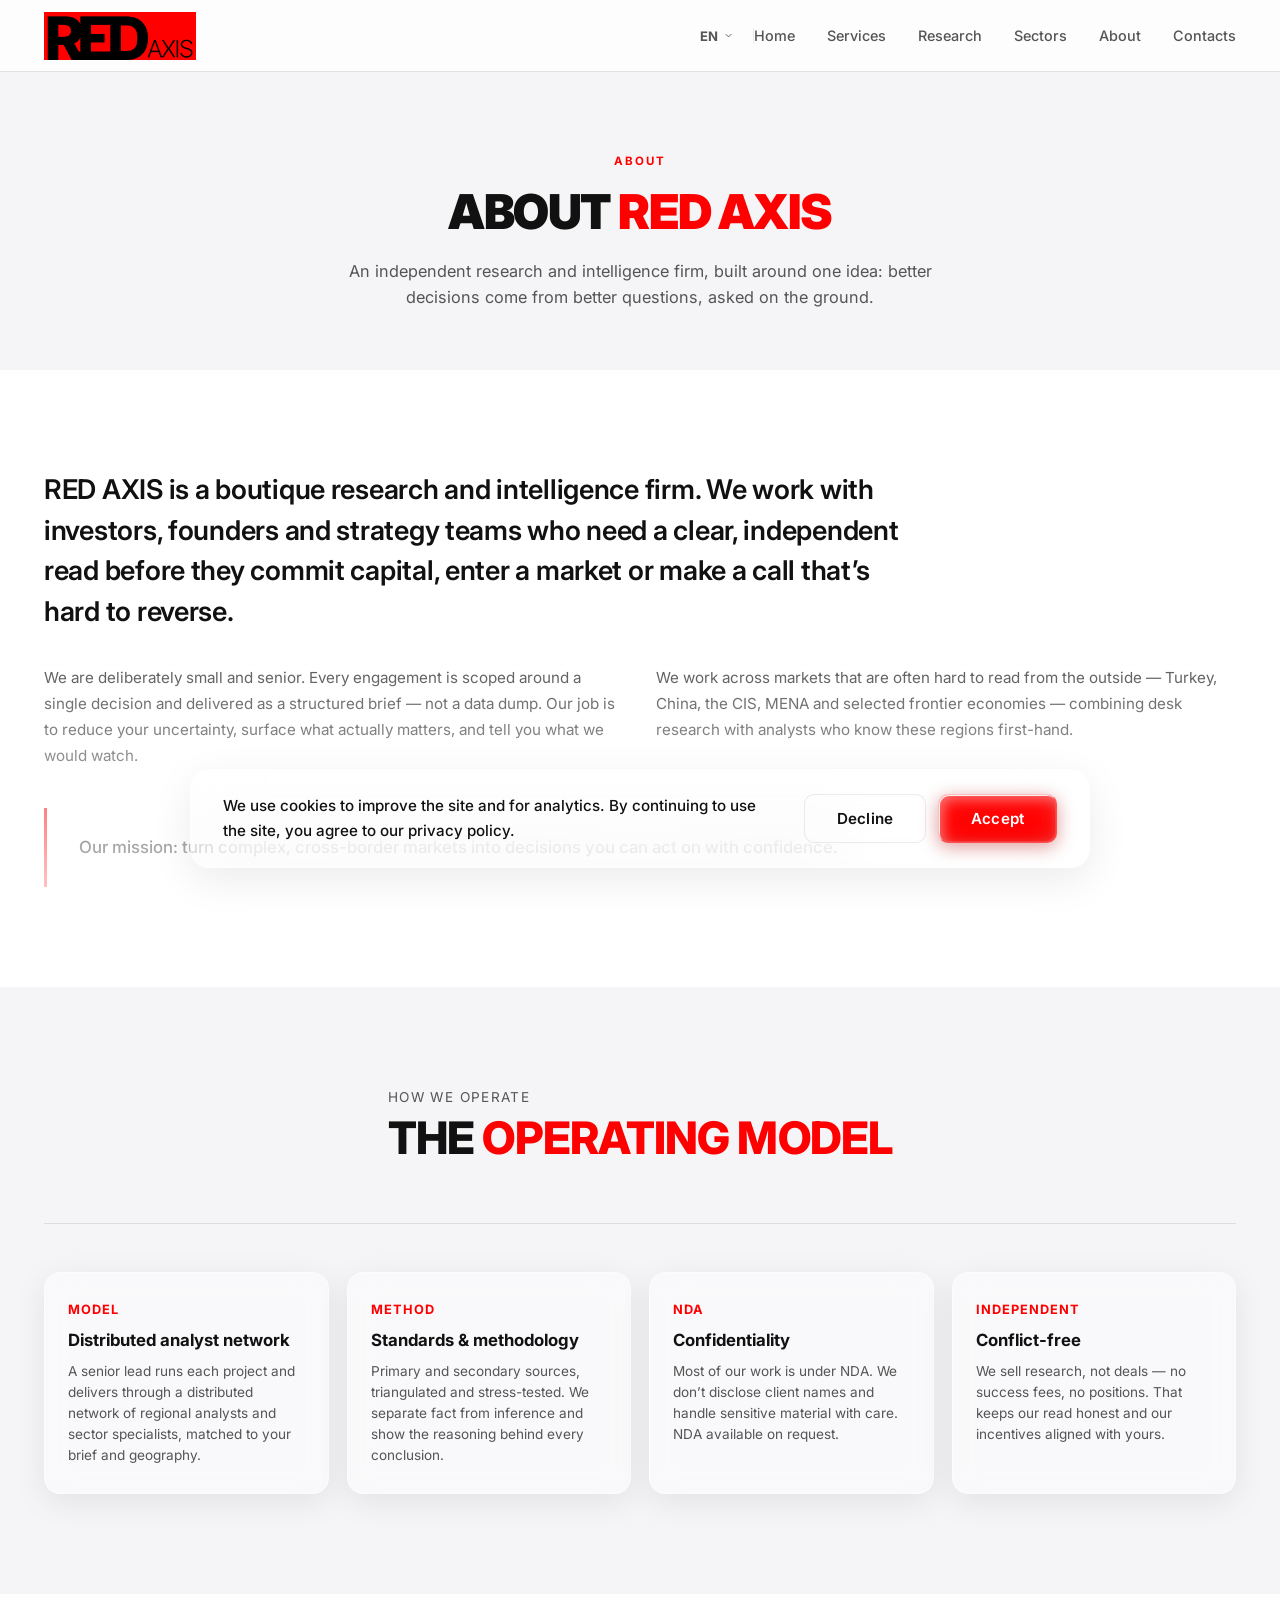
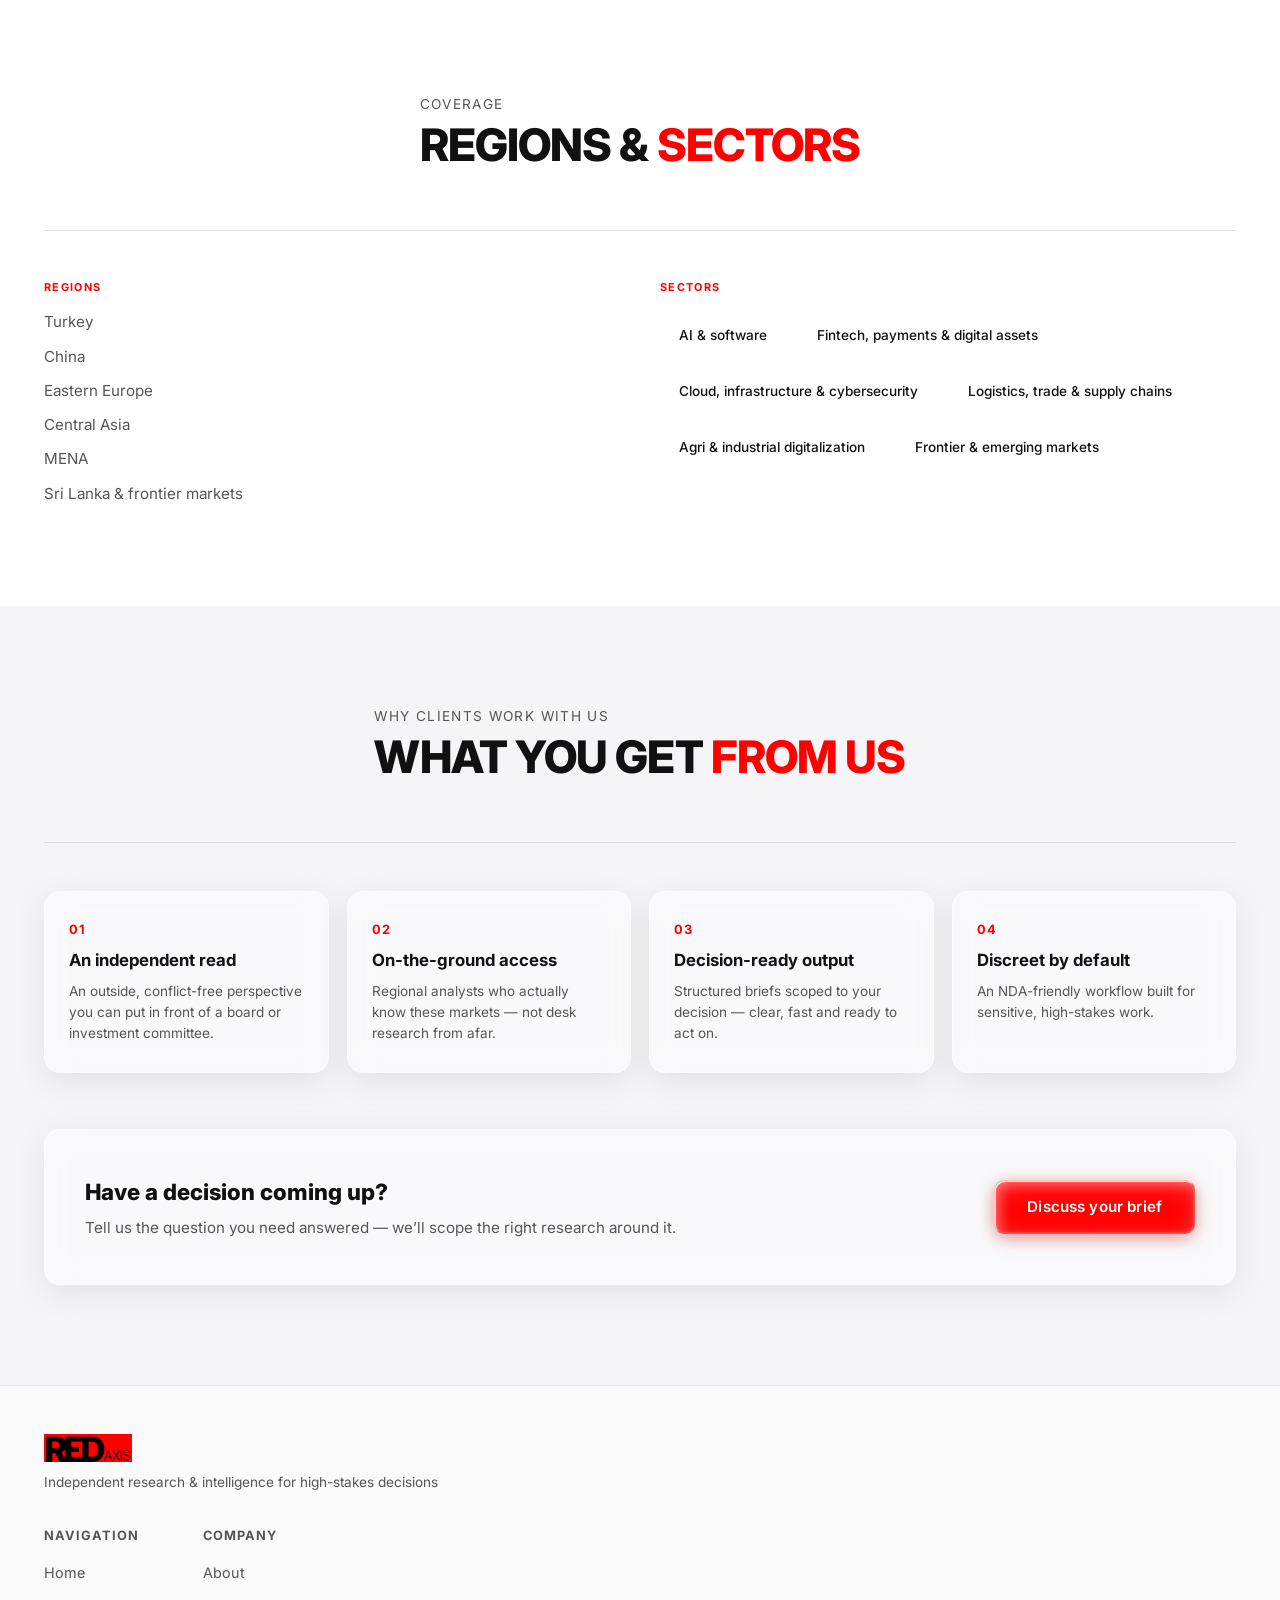
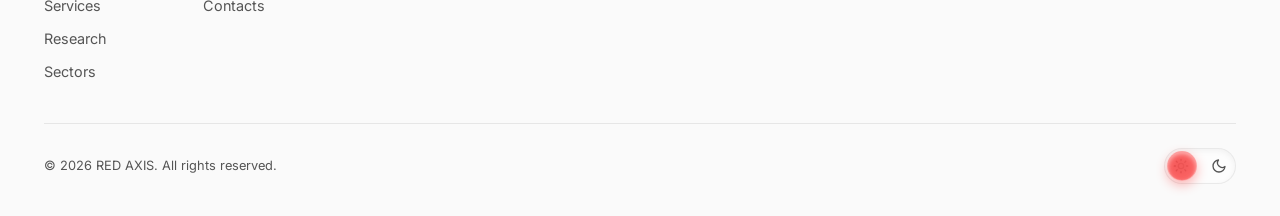
==== about.html @ 67e7174e "1.11.2" ====
<!DOCTYPE html>
<html lang="ru" data-page="about">
<head>
    <meta charset="UTF-8">
    <meta name="viewport" content="width=device-width, initial-scale=1.0">
    <link rel="icon" type="image/png" href="assets/favicon.png?v=1">
    <link rel="apple-touch-icon" href="assets/favicon.png?v=1">
    <meta property="og:type" content="website">
    <meta property="og:site_name" content="RED AXIS">
    <meta property="og:title" content="About — RED AXIS">
    <meta property="og:description" content="An independent boutique research and intelligence firm built for high-stakes, cross-border decisions.">
    <meta property="og:image" content="assets/logo.png">
    <meta name="twitter:card" content="summary">
    <title>About — RED AXIS</title>
    <meta name="description" content="RED AXIS is an independent boutique research and intelligence firm helping investors, founders and strategy teams make high-stakes, cross-border decisions.">
    <link rel="preconnect" href="https://fonts.googleapis.com">
    <link rel="preconnect" href="https://fonts.gstatic.com" crossorigin>
    <link href="https://fonts.googleapis.com/css2?family=Inter:wght@300;400;500;600;700;800;900&display=swap" rel="stylesheet">
    <link rel="stylesheet" href="styles.css?v=75">

    <script>
        (function(){
            var t=localStorage.getItem('theme');
            if(t){document.documentElement.setAttribute('data-theme',t);}
            else if(window.matchMedia&&window.matchMedia('(prefers-color-scheme:dark)').matches){
                document.documentElement.setAttribute('data-theme','dark');
            }
        })();
    </script>
    <!-- Yandex.Metrika counter -->
    <script type="text/javascript">(function(m,e,t,r,i,k,a){m[i]=m[i]||function(){(m[i].a=m[i].a||[]).push(arguments)};m[i].l=1*new Date();for(var j=0;j<document.scripts.length;j++){if(document.scripts[j].src===r){return;}}k=e.createElement(t),a=e.getElementsByTagName(t)[0],k.async=1,k.src=r,a.parentNode.insertBefore(k,a)})(window,document,'script','https://mc.yandex.ru/metrika/tag.js?id=109330928','ym');ym(109330928,'init',{ssr:true,webvisor:true,clickmap:true,ecommerce:"dataLayer",referrer:document.referrer,url:location.href,accurateTrackBounce:true,trackLinks:true});</script>
    <noscript><div><img src="https://mc.yandex.ru/watch/109330928" style="position:absolute;left:-9999px;" alt=""/></div></noscript>
    <!-- /Yandex.Metrika counter -->
</head>
<body>

    <!-- PAGE TRANSITION OVERLAY -->
    <div class="page-transition" id="pageTransition">
        <img src="assets/logo.png" alt="RED AXIS" class="page-transition__logo">
    </div>

<!-- HEADER -->
    <header class="header" id="header">
        <div class="header__inner">
            <a href="index.html" class="header__logo">
                <img src="assets/logo.png" alt="RED AXIS" class="header__logo-img">
            </a>
            <div class="header__right">
                <div class="lang-switch" id="headerLangSwitch">
                    <button class="lang-switch__btn" id="headerLangBtn">
                        <span id="headerLangLabel">RU</span>
                        <svg viewBox="0 0 24 24" fill="none" stroke="currentColor" stroke-width="2"><path d="m6 9 6 6 6-6"/></svg>
                    </button>
                    <div class="lang-switch__drop" id="headerLangDropdown">
                        <div class="lang-option" data-lang="ru">Русский</div>
                        <div class="lang-option" data-lang="en">English</div>
                        <div class="lang-option" data-lang="zh">中文</div>
                        <div class="lang-option" data-lang="es">Español</div>
                        <div class="lang-option" data-lang="de">Deutsch</div>
                        <div class="lang-option" data-lang="it">Italiano</div>
                        <div class="lang-option" data-lang="fr">Français</div>
                        <div class="lang-option" data-lang="tr">Türkçe</div>
                    </div>
                </div>
                <div class="header__lang-divider"></div>
                <button class="header__burger" id="burger" aria-label="Меню">
                    <span></span><span></span><span></span>
                </button>
            </div>
            <nav class="header__nav" id="nav">
                <div class="nav__header">
                    <img src="assets/logo.png" alt="RED AXIS" class="nav__logo">
                </div>
                <a href="index.html" class="header__link" data-i18n="nav.home">Главная</a>
                <a href="services.html" class="header__link" data-i18n="nav.services">Наши услуги</a>
                <a href="research.html" class="header__link" data-i18n="nav.research">Исследования</a>
                <a href="coverage.html" class="header__link" data-i18n="nav.coverage">Покрытие</a>
                <a href="about.html" class="header__link" data-i18n="nav.about">О нас</a>
                <a href="contacts.html" class="header__link" data-i18n="nav.contacts">Контакты</a>
            </nav>
        </div>
    </header>

    <div class="page-header">
        <span class="page-header__eyebrow" data-i18n="page.about.eyebrow">about</span>
        <h1 class="page-header__title" data-i18n-html="about.title">ABOUT <span class="text-accent">RED AXIS</span></h1>
        <p class="page-header__sub" data-i18n="about.sub">An independent research and intelligence firm, built around one idea: better decisions come from better questions, asked on the ground.</p>
    </div>

    <!-- WHO WE ARE / MISSION -->
    <section class="about-lead-sec">
        <div class="section__container">
            <p class="about-lead" data-animate data-i18n="about.lead">RED AXIS is a boutique research and intelligence firm. We work with investors, founders and strategy teams who need a clear, independent read before they commit capital, enter a market or make a call that’s hard to reverse.</p>
            <div class="about-lead__cols">
                <p data-i18n="about.col1">We are deliberately small and senior. Every engagement is scoped around a single decision and delivered as a structured brief — not a data dump. Our job is to reduce your uncertainty, surface what actually matters, and tell you what we would watch.</p>
                <p data-i18n="about.col2">We work across markets that are often hard to read from the outside — Turkey, China, the CIS, MENA and selected frontier economies — combining desk research with analysts who know these regions first-hand.</p>
            </div>
            <blockquote class="about-mission" data-animate data-i18n="about.mission">Our mission: turn complex, cross-border markets into decisions you can act on with confidence.</blockquote>
        </div>
    </section>

    <!-- HOW WE OPERATE -->
    <section class="about-ops">
        <div class="section__container">
            <div class="advantages__header">
                <div class="advantages__header-inner">
                    <span class="advantages__eyebrow" data-i18n="about.ops.eyebrow">how we operate</span>
                    <h2 class="section__title" data-i18n-html="about.ops.title">THE <span class="text-accent">OPERATING MODEL</span></h2>
                </div>
            </div>
            <div class="advantages__divider"></div>
            <div class="trust__grid">
                <div class="trust-card" data-animate>
                    <span class="trust-card__stat" data-i18n="about.ops.1.stat">Model</span>
                    <h3 class="trust-card__title" data-i18n="about.ops.1.title">Distributed analyst network</h3>
                    <p class="trust-card__text" data-i18n="about.ops.1.text">A senior lead runs each project and delivers through a distributed network of regional analysts and sector specialists, matched to your brief and geography.</p>
                </div>
                <div class="trust-card" data-animate>
                    <span class="trust-card__stat" data-i18n="about.ops.2.stat">Method</span>
                    <h3 class="trust-card__title" data-i18n="about.ops.2.title">Standards &amp; methodology</h3>
                    <p class="trust-card__text" data-i18n="about.ops.2.text">Primary and secondary sources, triangulated and stress-tested. We separate fact from inference and show the reasoning behind every conclusion.</p>
                </div>
                <div class="trust-card" data-animate>
                    <span class="trust-card__stat" data-i18n="about.ops.3.stat">NDA</span>
                    <h3 class="trust-card__title" data-i18n="about.ops.3.title">Confidentiality</h3>
                    <p class="trust-card__text" data-i18n="about.ops.3.text">Most of our work is under NDA. We don’t disclose client names and handle sensitive material with care. NDA available on request.</p>
                </div>
                <div class="trust-card" data-animate>
                    <span class="trust-card__stat" data-i18n="about.ops.4.stat">Independent</span>
                    <h3 class="trust-card__title" data-i18n="about.ops.4.title">Conflict-free</h3>
                    <p class="trust-card__text" data-i18n="about.ops.4.text">We sell research, not deals — no success fees, no positions. That keeps our read honest and our incentives aligned with yours.</p>
                </div>
            </div>
        </div>
    </section>

    <!-- REGIONS & SECTORS -->
    <section class="about-rs-sec">
        <div class="section__container">
            <div class="advantages__header">
                <div class="advantages__header-inner">
                    <span class="advantages__eyebrow" data-i18n="about.rs.eyebrow">coverage</span>
                    <h2 class="section__title" data-i18n-html="about.rs.title">REGIONS &amp; <span class="text-accent">SECTORS</span></h2>
                </div>
            </div>
            <div class="advantages__divider"></div>
            <div class="about-rs">
                <div class="about-rs__col">
                    <span class="coverage-map__col-title" data-i18n="about.rs.regions">Regions</span>
                    <ul class="about-rs__list">
                        <li data-i18n="geo.turkey">Turkey</li>
                        <li data-i18n="geo.china">China</li>
                        <li data-i18n="geo.eeurope">Eastern Europe</li>
                        <li data-i18n="geo.casia">Central Asia</li>
                        <li data-i18n="geo.mena">MENA</li>
                        <li data-i18n="geo.srilanka_frontier">Sri Lanka &amp; frontier markets</li>
                    </ul>
                </div>
                <div class="about-rs__col">
                    <span class="coverage-map__col-title" data-i18n="about.rs.sectors">Sectors</span>
                    <div class="sector-tags">
                        <span class="sector-tag" data-i18n="sector.ai">AI &amp; software</span>
                        <span class="sector-tag" data-i18n="sector.fintech">Fintech, payments &amp; digital assets</span>
                        <span class="sector-tag" data-i18n="sector.cloud">Cloud, infrastructure &amp; cybersecurity</span>
                        <span class="sector-tag" data-i18n="sector.logistics">Logistics, trade &amp; supply chains</span>
                        <span class="sector-tag" data-i18n="sector.agri">Agri &amp; industrial digitalization</span>
                        <span class="sector-tag" data-i18n="sector.frontier">Frontier &amp; emerging markets</span>
                    </div>
                </div>
            </div>
        </div>
    </section>

    <!-- WHY CLIENTS -->
    <section class="about-why">
        <div class="section__container">
            <div class="advantages__header">
                <div class="advantages__header-inner">
                    <span class="advantages__eyebrow" data-i18n="about.why.eyebrow">why clients work with us</span>
                    <h2 class="section__title" data-i18n-html="about.why.title">WHAT YOU GET <span class="text-accent">FROM US</span></h2>
                </div>
            </div>
            <div class="advantages__divider"></div>
            <div class="trust__grid">
                <div class="trust-card" data-animate>
                    <span class="trust-card__stat">01</span>
                    <h3 class="trust-card__title" data-i18n="about.why.1.title">An independent read</h3>
                    <p class="trust-card__text" data-i18n="about.why.1.text">An outside, conflict-free perspective you can put in front of a board or investment committee.</p>
                </div>
                <div class="trust-card" data-animate>
                    <span class="trust-card__stat">02</span>
                    <h3 class="trust-card__title" data-i18n="about.why.2.title">On-the-ground access</h3>
                    <p class="trust-card__text" data-i18n="about.why.2.text">Regional analysts who actually know these markets — not desk research from afar.</p>
                </div>
                <div class="trust-card" data-animate>
                    <span class="trust-card__stat">03</span>
                    <h3 class="trust-card__title" data-i18n="about.why.3.title">Decision-ready output</h3>
                    <p class="trust-card__text" data-i18n="about.why.3.text">Structured briefs scoped to your decision — clear, fast and ready to act on.</p>
                </div>
                <div class="trust-card" data-animate>
                    <span class="trust-card__stat">04</span>
                    <h3 class="trust-card__title" data-i18n="about.why.4.title">Discreet by default</h3>
                    <p class="trust-card__text" data-i18n="about.why.4.text">An NDA-friendly workflow built for sensitive, high-stakes work.</p>
                </div>
            </div>

            <div class="services-band" data-animate>
                <div class="services-band__text">
                    <h3 data-i18n="about.band.h">Have a decision coming up?</h3>
                    <p data-i18n="about.band.p">Tell us the question you need answered — we’ll scope the right research around it.</p>
                </div>
                <a href="contacts.html" class="btn btn--primary" data-i18n="btn.discuss">Discuss your brief</a>
            </div>
        </div>
    </section>

<!-- FOOTER -->
    <footer class="footer">
        <div class="footer__inner">
            <div class="footer__brand">
                <img src="assets/logo.png" alt="RED AXIS" class="footer__logo">
                <p class="footer__desc" data-i18n="footer.desc">IT-исследования и аналитика для бизнеса</p>
            </div>
            <div class="footer__links">
                <div class="footer__col">
                    <h4 data-i18n="footer.nav">Навигация</h4>
                    <a href="index.html" data-i18n="nav.home">Главная</a>
                    <a href="services.html" data-i18n="nav.services">Наши услуги</a>
                    <a href="research.html" data-i18n="nav.research">Исследования</a>
                    <a href="coverage.html" data-i18n="nav.coverage">Покрытие</a>
                </div>
                <div class="footer__col">
                    <h4 data-i18n="footer.company">Компания</h4>
                    <a href="about.html" data-i18n="nav.about">О нас</a>
                    <a href="contacts.html" data-i18n="nav.contacts">Контакты</a>
                </div>
            </div>
            <div class="footer__bottom" style="display:flex; justify-content:space-between; align-items:center;">
                <span data-i18n="footer.copy">&copy; 2026 RED AXIS. Все права защищены.</span>
                <div class="theme-toggle-wrapper" style="margin-top:0;">
                    <button class="theme-toggle" id="themeToggle" aria-label="Переключить тему">
                        <svg class="icon-sun" viewBox="0 0 24 24" fill="none" stroke="currentColor" stroke-width="2" stroke-linecap="round" stroke-linejoin="round"><circle cx="12" cy="12" r="4"/><path d="M12 2v2M12 20v2M4.93 4.93l1.41 1.41M17.66 17.66l1.41 1.41M2 12h2M20 12h2M4.93 19.07l1.41-1.41M17.66 6.34l1.41-1.41"/></svg>
                        <div class="theme-toggle__slider"></div>
                        <svg class="icon-moon" viewBox="0 0 24 24" fill="none" stroke="currentColor" stroke-width="2" stroke-linecap="round" stroke-linejoin="round"><path d="M21 12.79A9 9 0 1 1 11.21 3 7 7 0 0 0 21 12.79z"/></svg>
                    </button>
                </div>
            </div>
        </div>
    </footer>

    <!-- COOKIE BANNER -->
    <div class="cookie-banner" id="cookieBanner">
        <div class="cookie-banner__bg"></div>
        <div class="cookie-banner__glass">
            <div class="cookie-banner__text">
                <p data-i18n="cookie.text">Мы используем файлы cookie для улучшения работы сайта и аналитики. Продолжая использовать сайт, вы соглашаетесь с нашей политикой конфиденциальности.</p>
            </div>
            <div class="cookie-banner__actions">
                <button class="btn btn--outline" id="declineCookies" data-i18n="cookie.decline">Отказаться</button>
                <button class="btn btn--primary" id="acceptCookies" data-i18n="cookie.accept">Принять</button>
            </div>
        </div>
    </div>

    <script src="i18n.js?v=9"></script>
    <script src="script.js?v=33"></script>

</body>
</html>
---- styles.css ----
/* ===== RESET & TOKENS ===== */
*,*::before,*::after{margin:0;padding:0;box-sizing:border-box}
:root{
  --bg:#ffffff;
  --bg-alt:#f5f5f7;
  --bg-card:rgba(255,255,255,.55);
  --bg-card-hover:rgba(255,255,255,.7);
  --text:#111111;
  --text-dim:#555555;
  --accent:#FF0000;
  --accent-glow:rgba(255,0,0,.3);
  --glass-bg:rgba(255,255,255,.45);
  --glass-border:rgba(255,255,255,.5);
  --glass-shadow:0 8px 32px rgba(0,0,0,.08);
  --border-light:rgba(0,0,0,.08);
  --bg-grad-1:#fafafa;
  --bg-grad-2:#f0f0f0;
  --bg-footer:#fafafa;
  --header-bg:rgba(255,255,255,.8);
  --header-bg-scrolled:rgba(255,255,255,.95);
  --hero-glass:rgba(255,255,255,.3);
  --hero-glass-border:rgba(255,255,255,.6);
  --hero-glass-shadow:inset 0 1px 0 rgba(255,255,255,.8);
  --form-bg:rgba(255,255,255,.5);
  --form-bg-hover:rgba(255,255,255,.65);
  --form-border:rgba(0,0,0,.05);
  --input-bg:rgba(255,255,255,.8);
  --input-border:rgba(0,0,0,.1);
  --radius:16px;
  --radius-sm:10px;
  --header-h:72px;
  --max-w:1240px;
  --transition:.35s cubic-bezier(.4,0,.2,1);
}
[data-theme="dark"]{
  --bg:#121212;
  --bg-alt:#181818;
  --bg-card:rgba(255,255,255,.03);
  --bg-card-hover:rgba(255,255,255,.08);
  --text:#f5f5f7;
  --text-dim:#a0a0a5;
  --glass-bg:rgba(20,20,20,.6);
  --glass-border:rgba(255,255,255,.08);
  --glass-shadow:0 8px 32px rgba(0,0,0,.4);
  --border-light:rgba(255,255,255,.08);
  --bg-grad-1:#1a1a1a;
  --bg-grad-2:#121212;
  --bg-footer:#151515;
  --header-bg:rgba(18,18,18,.8);
  --header-bg-scrolled:rgba(20,20,20,.95);
  --hero-glass:rgba(30,30,30,.5);
  --hero-glass-border:rgba(255,255,255,.1);
  --hero-glass-shadow:inset 0 1px 0 rgba(255,255,255,.05);
  --form-bg:rgba(20,20,20,.6);
  --form-bg-hover:rgba(30,30,30,.8);
  --form-border:rgba(255,255,255,.05);
  --input-bg:rgba(40,40,40,.8);
  --input-border:rgba(255,255,255,.1);
}

html{scroll-behavior:smooth;font-size:16px;background:var(--bg);transition:background-color 0.5s ease;overflow-x:hidden;}
body{font-family:'Inter',system-ui,sans-serif;background:var(--bg);color:var(--text);overflow-x:hidden;line-height:1.6;transition:background-color 0.5s ease, color 0.5s ease;}
a{color:inherit;text-decoration:none}
img{max-width:100%;display:block}
button{cursor:pointer;border:none;background:none;font-family:inherit}
input,textarea{font-family:inherit;font-size:1rem}

/* ===== UTILITY ===== */
.text-accent{color:var(--accent)}
.section__container{max-width:var(--max-w);margin:0 auto;padding:100px 24px}
.section__title{font-size:clamp(1.8rem,4vw,2.8rem);font-weight:800;text-align:center;margin-bottom:16px;letter-spacing:-.02em;color:var(--text)}
.section__subtitle{text-align:center;color:var(--text-dim);font-size:1.05rem;margin-bottom:48px;max-width:560px;margin-left:auto;margin-right:auto}

/* ===== GLASS CARD ===== */
.glass-card{
  background:var(--glass-bg);
  border:1px solid var(--glass-border);
  border-radius:var(--radius);
  backdrop-filter:blur(20px);-webkit-backdrop-filter:blur(20px);
  box-shadow:var(--glass-shadow);
  transition:background var(--transition),border-color var(--transition),transform var(--transition),box-shadow var(--transition);
}
.glass-card:hover{
  background:var(--bg-card-hover);
  box-shadow:0 12px 48px rgba(0,0,0,.1);
}

/* ===== BUTTONS ===== */
.btn{
  display:inline-flex;align-items:center;justify-content:center;gap:8px;
  padding:14px 32px;border-radius:var(--radius-sm);font-weight:600;font-size:.95rem;
  transition:all var(--transition);letter-spacing:.01em;
}
.btn--primary{
  background:var(--accent);color:#fff;
  border:1px solid rgba(255,255,255,.3);
  border-top-color:rgba(255,255,255,.75);
  border-left-color:rgba(255,255,255,.75);
  box-shadow:
    0 4px 18px rgba(180,0,0,.4),
    inset 1px 1px 0 rgba(255,255,255,.9),
    inset -1px -1px 0 rgba(255,255,255,.1),
    inset 4px 4px 12px rgba(255,255,255,.35),
    inset -4px -4px 12px rgba(0,0,0,.05),
    inset 0 4px 24px rgba(255,255,255,.2);
}
.btn--primary:hover{
  background:var(--accent);color:#fff;transform:translateY(-2px);
  box-shadow:
    0 8px 28px rgba(180,0,0,.5),
    inset 1px 1px 0 rgba(255,255,255,.9),
    inset -1px -1px 0 rgba(255,255,255,.1),
    inset 4px 4px 12px rgba(255,255,255,.35),
    inset -4px -4px 12px rgba(0,0,0,.05),
    inset 0 4px 24px rgba(255,255,255,.2);
}
[data-theme="dark"] .btn--primary{
  border-top-color:rgba(255,255,255,.18);
  border-left-color:rgba(255,255,255,.18);
  box-shadow:
    0 4px 18px rgba(180,0,0,.35),
    inset 1px 1px 0 rgba(255,255,255,.18),
    inset -1px -1px 0 rgba(0,0,0,.2),
    inset 4px 4px 12px rgba(255,255,255,.07),
    inset -4px -4px 12px rgba(0,0,0,.12),
    inset 0 4px 24px rgba(255,255,255,.04);
}
.btn--outline{border:1px solid var(--border-light);color:var(--text)}
.btn--outline:hover{border-color:var(--accent);color:var(--accent)}
.btn--full{width:100%}

/* ===== HEADER ===== */
.header{
  position:fixed;top:0;left:0;width:100%;height:var(--header-h);z-index:100;
  background:transparent;
  border-bottom:1px solid var(--border-light);transition:border-color .5s ease;
}
.header::before{
  content:'';position:absolute;inset:0;z-index:-1;
  background:var(--header-bg);
  backdrop-filter:blur(16px);-webkit-backdrop-filter:blur(16px);
  transition:background .5s ease;
}
.header.is-scrolled::before{
  background:var(--header-bg-scrolled);
}
.header__inner{max-width:var(--max-w);margin:0 auto;display:flex;align-items:center;height:100%;padding:0 24px;gap:0;position:relative}
.header__logo{flex-shrink:0;margin-right:auto}
.header__logo-img{height:48px;width:auto;transition:content 0.5s ease;}
.header__nav{display:flex;gap:32px}
.nav__header{display:none}
.nav__logo{display:none}
.header__link{font-size:.9rem;font-weight:500;color:var(--text-dim);transition:color var(--transition);position:relative}
.header__link::after{content:'';position:absolute;bottom:-4px;left:0;width:0;height:2px;background:var(--accent);transition:width var(--transition)}
.header__link:hover{color:var(--text)}
.header__link:hover::after{width:100%}
.header__right{display:flex;align-items:center;gap:8px}
.header__burger{display:none;flex-direction:column;justify-content:center;gap:5px;padding:6px;width:36px;height:36px;background:none;border:none;cursor:pointer}
.header__burger span{display:block;width:22px;height:2px;background:var(--text);border-radius:2px;transition:transform .3s ease, opacity .3s ease, width .3s ease}
/* Burger → X when active */
.header__burger.active span:nth-child(1){transform:translateY(7px) rotate(45deg)}
.header__burger.active span:nth-child(2){opacity:0;width:0}
.header__burger.active span:nth-child(3){transform:translateY(-7px) rotate(-45deg)}

/* ===== HERO ===== */
.hero{
  position:relative;
  min-height:100vh;
  display:flex;align-items:center;justify-content:center;
  padding:calc(var(--header-h)+24px) 24px 60px;
  overflow:hidden;
  background:var(--bg);
  transition:background-color 0.5s ease;
}
.hero__bg{
  position:fixed;top:0;left:0;width:100%;height:100vh;
  z-index:0;
  pointer-events:none;
  background:var(--bg);
  transition:background-color 0.5s ease;
}
.hero__bg-placeholder{
  width:100%;height:100%;
  background:
    radial-gradient(ellipse at 30% 40%, rgba(230,57,70,.08) 0%, transparent 60%),
    radial-gradient(ellipse at 70% 60%, rgba(230,57,70,.05) 0%, transparent 50%),
    linear-gradient(135deg, var(--bg-grad-1) 0%, var(--bg-grad-2) 100%);
  transition: background 0.5s ease;
}
.hero::after{
  content:'';position:absolute;bottom:0;left:0;width:100%;height:250px;
  background:linear-gradient(to top, var(--bg-alt) 0%, rgba(245,245,247,0) 100%);
  z-index:1;
  pointer-events:none;
}

.hero__content{
  position:relative;z-index:2;
  width:100%;
  max-width:var(--max-w);
  margin:0 auto;
  padding:0 24px;
  margin-top:-40px;
  display:grid;
  grid-template-columns:1fr 320px;
  gap:20px;
  align-items:stretch;
}
.hero__glass{
  background:var(--hero-glass);
  border:1px solid var(--hero-glass-border);
  border-radius:20px;
  backdrop-filter:blur(32px) saturate(180%);-webkit-backdrop-filter:blur(32px) saturate(180%);
  box-shadow:0 8px 32px rgba(0,0,0,.06),var(--hero-glass-shadow);
  transition:background 0.5s ease, border-color 0.5s ease, box-shadow 0.5s ease;
}
.hero__glass--main{
  padding:56px 48px;
}
.hero__side{
  display:flex;
  flex-direction:column;
  gap:20px;
}
.hero__glass--card{
  flex:1;
  padding:28px 28px;
  display:flex;
  flex-direction:column;
  gap:8px;
}
.hero__card-eyebrow{
  font-size:.7rem;font-weight:600;letter-spacing:.12em;text-transform:uppercase;
  color:var(--accent);
}
.hero__card-title{
  font-size:1.2rem;font-weight:700;line-height:1.25;color:var(--text);
  transition:color 0.5s ease;
}
.hero__card-text{
  font-size:.875rem;color:var(--text-dim);line-height:1.55;flex:1;
  transition:color 0.5s ease;
}
.hero__card-meta{
  font-size:.75rem;font-weight:500;color:var(--text-dim);
  padding-top:8px;border-top:1px solid var(--border-light);
  transition:color 0.5s ease, border-color 0.5s ease;
}
.hero__title{
  font-family:'Inter',sans-serif;text-transform:uppercase;
  font-size:clamp(2rem,5vw,3.2rem);font-weight:900;line-height:1.15;
  letter-spacing:-.03em;margin-bottom:20px;color:var(--text);
  transition: color 0.5s ease;
}
.hero__accent{color:var(--accent);display:block;font-size:0.85em;margin-top:8px}
.hero__text{color:var(--text);font-weight:500;font-size:1.05rem;line-height:1.7;margin-bottom:32px;transition: color 0.5s ease;}
.hero__actions{display:flex;gap:16px;flex-wrap:wrap}

/* ===== ADVANTAGES ===== */
.advantages{background:var(--bg-alt);position:relative;z-index:1}
.advantages .section__container { max-width: var(--max-w); }
.advantages__header {
  margin-bottom: 32px;
  width: 100%;
  text-align: center;
}
.advantages__header-inner {
  display: inline-block;
  text-align: left;
}
.advantages__eyebrow {
  display: block;
  font-size: 0.85rem;
  font-weight: 400;
  text-transform: uppercase;
  letter-spacing: 0.1em;
  color: var(--text-dim);
  margin-bottom: -6px;
}
.advantages .section__title {
  text-align: left;
  margin-bottom: 0;
  color: var(--text);
  letter-spacing: -0.04em;
}
.advantages__divider {
  width: 100%;
  height: 1px;
  background: rgba(0, 0, 0, 0.1);
  margin-bottom: 48px;
}
.advantages__grid{display:grid;grid-template-columns:repeat(3,1fr);grid-auto-rows:minmax(300px,auto);gap:20px;}
.advantages__grid > *:nth-child(1){grid-column:1;grid-row:1}
.advantages__grid > *:nth-child(2){grid-column:2 / span 2;grid-row:1}
.advantages__grid > *:nth-child(3){grid-column:1;grid-row:2}
.advantages__grid > *:nth-child(4){grid-column:2 / span 2;grid-row:2}
.advantages__grid--two{grid-template-columns:repeat(2,1fr);grid-auto-rows:auto}
.advantages__grid--two > *:nth-child(n){grid-column:auto;grid-row:auto}

/* Typographic blocks */
.adv-typo{display:flex;overflow:hidden;user-select:none;padding:0 6px;}
.adv-typo span{
  font-family:inherit;font-weight:900;line-height:.78;
  letter-spacing:-.07em;color:var(--text);
  white-space:nowrap;display:block;
}
.adv-typo--our{align-items:flex-start;justify-content:flex-start;}
.adv-typo--our span{font-size:clamp(5rem,15.5vw,14rem);}
.adv-typo--products{align-items:flex-end;justify-content:flex-end;}
.adv-typo--products span{font-size:clamp(3.2rem,10.5vw,9.2rem);color:var(--accent);}
.advantage-card{
  min-height:300px;display:flex;flex-direction:column;justify-content:space-between;align-items:flex-start;
  padding:32px 28px;text-align:left;position:relative;overflow:hidden;
  border-radius:var(--radius);
  transition:transform var(--transition),box-shadow var(--transition);
  will-change: transform, box-shadow;
}
.advantage-card.visible:hover, .advantage-card:hover{transform:translateY(0) scale(1.05);box-shadow:0 8px 24px rgba(0,0,0,.12);z-index:2;transition:transform var(--transition),box-shadow var(--transition)}
.advantage-card::before{
  content:'';position:absolute;top:0;left:0;width:100%;height:100%;
  background:var(--glass-bg);
  border:1px solid var(--glass-border);
  border-radius:var(--radius);
  backdrop-filter:blur(20px);-webkit-backdrop-filter:blur(20px);
  z-index:0;
  transition:background-color var(--transition), border-color var(--transition), box-shadow var(--transition);
}
.advantage-card:hover::before{
  background-color: rgba(255,255,255,0.05);
  border-color: rgba(255,255,255,0.12);
  border-top-color: rgba(255,255,255,0.22);
  border-left-color: rgba(255,255,255,0.22);
  box-shadow:
    inset 1px 1px 0px rgba(255,255,255,0.18),
    inset -1px -1px 0px rgba(0,0,0,0.15),
    inset 4px 4px 12px rgba(255,255,255,0.07),
    inset -4px -4px 12px rgba(0,0,0,0.12),
    inset 0 4px 24px rgba(255,255,255,0.05);
}
.advantage-card::after{
  content:'';position:absolute;
  left:var(--mouse-x, 50%);top:var(--mouse-y, 50%);
  width:300%;aspect-ratio:1 / 1;
  background:var(--accent);z-index:-1;
  border-radius:50%;
  transform:translate(-50%, -50%) scale(0);
  transition:transform .6s cubic-bezier(0.4, 0, 0.2, 1);
}
.advantage-card:hover::after{
  transform:translate(-50%, -50%) scale(1);
}
.advantage-card > *{position:relative;z-index:1}
.advantage-card__icon{width:56px;height:56px;margin:0 auto 16px;color:var(--accent);transition:color var(--transition)}
.advantage-card__icon svg{width:100%;height:100%}
.advantage-card:hover .advantage-card__icon{color:#fff}
.advantage-card__eyebrow{
  font-size:.7rem;font-weight:700;letter-spacing:.1em;text-transform:uppercase;
  color:var(--accent);margin-bottom:12px;transition:color var(--transition);
}
.advantage-card:hover .advantage-card__eyebrow{color:rgba(255,255,255,.8)}
.advantage-card__title{font-size:1.15rem;font-weight:700;margin-bottom:10px;line-height:1.3;color:var(--text);transition:color var(--transition)}
.advantage-card:hover .advantage-card__title{color:#fff}
.advantage-card__text{color:var(--text-dim);font-size:.9rem;line-height:1.5;transition:color var(--transition)}
.advantage-card:hover .advantage-card__text{color:rgba(255,255,255,.9)}
.advantage-card__timeline{
  font-size:.78rem;font-weight:500;color:var(--text-dim);
  padding-top:14px;border-top:1px solid var(--border-light);
  width:100%;transition:color var(--transition),border-color var(--transition);
}
.advantage-card:hover .advantage-card__timeline{color:rgba(255,255,255,.85);border-top-color:rgba(255,255,255,.2)}

.advantages{background:var(--bg-alt);position:relative;z-index:1}

/* ===== RESEARCH ===== */
.research{background:var(--bg-alt);position:relative;z-index:1;overflow:hidden;transition:background-color 0.5s ease;}
.research__bg{position:absolute;top:0;left:0;width:100%;height:100%;pointer-events:none;z-index:0;
  -webkit-mask-image:linear-gradient(to bottom, transparent 0, #000 150px, #000 calc(100% - 80px), transparent 100%);
  mask-image:linear-gradient(to bottom, transparent 0, #000 150px, #000 calc(100% - 80px), transparent 100%);
}
.research::before{display:none;}
.research::after{content:'';position:absolute;bottom:0;left:0;right:0;height:160px;background:linear-gradient(to bottom,transparent,var(--bg-alt));pointer-events:none;z-index:2;}
.research .section__container{position:relative;z-index:3;}
.research .section__container{padding-top:48px;}
.research-alt{display:flex;flex-direction:column;gap:0;}
.research-alt__item{display:flex;justify-content:flex-start;padding:40px 0;position:relative;}
.research-alt__item + .research-alt__item{border-top:1px solid var(--border-light);}
.research-alt__item--right{justify-content:flex-end;}
.research-alt .research-card{width:42%;}
.research-alt__item:nth-child(even)::before{content:'';position:absolute;top:0;bottom:0;left:50%;transform:translateX(-50%);width:100vw;background:var(--bg);z-index:-1;transition:background-color 0.5s ease;}

/* animate in */
[data-animate]{opacity:0;transform:translateY(32px);transition:opacity .7s ease,transform .7s ease,box-shadow var(--transition)}
[data-animate].visible{opacity:1;transform:translateY(0);transition:opacity .7s ease,transform var(--transition),box-shadow var(--transition)}
/* keep card hover-lift working after reveal (override .visible transform) */
.who-card[data-animate].visible:hover,.sample-card[data-animate].visible:hover,.trust-card[data-animate].visible:hover,.service-card[data-animate].visible:hover,.cov-card[data-animate].visible:hover,.rcard[data-animate].visible:hover{transform:translateY(-5px)}
/* research cards: snappy opacity so the filter fade stays in sync */
.rcard[data-animate].visible{transition:opacity .25s ease,transform var(--transition),border-color var(--transition)}

/* ===== CAROUSEL (shared) ===== */
.carousel{position:relative;display:flex;align-items:center;gap:12px}
.carousel__track-wrapper{overflow:hidden;flex:1;border-radius:var(--radius);padding:48px 24px;margin:-48px -24px}
.carousel__track{display:flex;transition:transform .5s cubic-bezier(.4,0,.2,1)}
.carousel__slide{min-width:33.333%;padding:0 12px;box-sizing:border-box}

.carousel--fullbleed {
  width: 100vw;
  margin-left: calc(-50vw + 50%);
  padding: 0 5vw;
}
.carousel--fullbleed .carousel__slide {
  min-width: 25%;
}

.carousel__btn{
  width:44px;height:44px;border-radius:50%;flex-shrink:0;
  background:#fff;border:1px solid var(--border-light);
  display:flex;align-items:center;justify-content:center;
  color:var(--text);transition:all var(--transition);
  box-shadow:0 2px 8px rgba(0,0,0,.06);
}
.carousel__btn:hover{background:var(--accent);border-color:var(--accent);color:#fff}
.carousel__btn svg{width:20px;height:20px}

/* ===== RESEARCH CARDS ===== */
.research-card{
  padding:32px 28px;height:100%;display:flex;flex-direction:column;
  background:var(--bg-card);border:1px solid var(--border-light);border-radius:var(--radius);
  transition:transform var(--transition),box-shadow var(--transition), background-color 0.5s ease, border-color 0.5s ease;
}
.research-card:hover{transform:scale(1.05);box-shadow:0 12px 40px rgba(0,0,0,.08);position:relative;z-index:2;background:var(--bg-card-hover);}
.research-card__tag{
  display:inline-block;padding:4px 12px;border-radius:20px;font-size:.75rem;font-weight:600;
  background:rgba(230,57,70,.1);color:var(--accent);margin-bottom:16px;width:fit-content;
}
.research-card__title{font-size:1.15rem;font-weight:700;margin-bottom:12px;line-height:1.4;color:var(--text)}
.research-card__text{color:var(--text-dim);font-size:.88rem;line-height:1.6;flex:1}
.research-card__date{margin-top:16px;font-size:.8rem;color:var(--text-dim);opacity:.6}

.research .carousel{display:block}
.research .carousel__btn{position:absolute;top:50%;transform:translateY(-50%);z-index:10;background:var(--bg-card);border-color:var(--border-light);color:var(--text)}
.research .carousel__btn--prev{left:-72px}
.research .carousel__btn--next{right:-72px}
.research .carousel__btn:hover{background:var(--accent);border-color:var(--accent);color:#fff}

/* ===== SPECIALISTS ===== */
.specialists{background:var(--bg);color:var(--text);position:relative;z-index:1;transition:background-color 0.5s ease, color 0.5s ease;}
.specialists .section__container{max-width:var(--max-w)}
.specialists .section__title{margin-bottom: -8px;}
.specialists .carousel{display:block}
.specialists .carousel__track-wrapper{padding-left:0;padding-right:0;margin-left:0;margin-right:0}
.specialists .carousel__slide{min-width:25%;padding:0 8px}
.specialists .carousel__btn{position:absolute;top:50%;transform:translateY(-50%);z-index:10;background:var(--bg-card);border-color:var(--border-light);color:var(--text)}
.specialists .carousel__btn--prev{left:-72px}
.specialists .carousel__btn--next{right:-72px}
.specialists .carousel__btn:hover{background:var(--accent);border-color:var(--accent);color:#fff}

.specialist-card{
  height:100%;min-height:480px;display:flex;flex-direction:column;
  background:var(--bg-card);border:1px solid var(--border-light);
  border-radius:var(--radius);
  backdrop-filter:blur(16px);-webkit-backdrop-filter:blur(16px);
  overflow:hidden;
  transition:transform var(--transition),box-shadow var(--transition);
}
.specialist-card:hover{transform:scale(1.05);background:var(--bg-card-hover);box-shadow:0 8px 24px rgba(0,0,0,.12);position:relative;z-index:2;}
.specialist-card__photo{
  aspect-ratio:1 / 1;
  height:auto;width:100%;
  background:var(--bg-alt);
  display:flex;align-items:center;justify-content:center;
  color:var(--accent);
}
.specialist-card__photo svg{width:64px;height:64px}
.specialist-card__info{padding:24px;flex:1;display:flex;flex-direction:column}
.specialist-card__name{font-size:1.15rem;font-weight:700;margin-bottom:4px;color:var(--text)}
.specialist-card__role{font-size:.85rem;color:var(--accent);margin-bottom:12px;font-weight:600}
.specialist-card__education{font-size:.8rem;color:var(--text-dim);margin-bottom:12px;display:flex;gap:6px;align-items:flex-start}
.specialist-card__education svg{width:14px;height:14px;flex-shrink:0;margin-top:2px;opacity:0.7}
.specialist-card__text{font-size:.85rem;line-height:1.6;color:var(--text-dim);flex:1}

/* ===== WHO WE HELP ===== */
.who{background:var(--bg);position:relative;z-index:1;transition:background-color .5s ease}
.who .section__container{max-width:var(--max-w)}
.who__grid{display:grid;grid-template-columns:repeat(5,1fr);gap:16px}
.who-card{
  padding:26px 22px;border-radius:var(--radius);
  background:var(--glass-bg);border:1px solid var(--glass-border);
  backdrop-filter:blur(14px);-webkit-backdrop-filter:blur(14px);
  box-shadow:var(--glass-shadow);
  display:flex;flex-direction:column;gap:10px;
  transition:transform var(--transition),border-color var(--transition)
}
.who-card:hover{transform:translateY(-4px);border-color:var(--accent)}
.who-card__num{font-size:.78rem;font-weight:700;color:var(--accent);letter-spacing:.12em}
.who-card__title{font-size:1.02rem;font-weight:700;color:var(--text);line-height:1.25}
.who-card__text{font-size:.85rem;line-height:1.55;color:var(--text-dim)}
@media(max-width:960px){.who__grid{grid-template-columns:repeat(2,1fr)}}
@media(max-width:560px){.who__grid{grid-template-columns:1fr}}

/* ===== SAMPLE OUTPUTS ===== */
.samples{background:var(--bg-alt);position:relative;z-index:1;transition:background-color .5s ease}
.samples .section__container{max-width:var(--max-w)}
.samples__grid{display:grid;grid-template-columns:repeat(4,1fr);gap:18px}
.sample-card{
  border-radius:var(--radius);overflow:hidden;
  background:var(--glass-bg);border:1px solid var(--glass-border);
  backdrop-filter:blur(14px);-webkit-backdrop-filter:blur(14px);
  box-shadow:var(--glass-shadow);
  display:flex;flex-direction:column;
  transition:transform var(--transition),border-color var(--transition)
}
.sample-card:hover{transform:translateY(-4px);border-color:var(--accent)}
.sample-mock{height:120px;padding:18px;display:flex;background:var(--bg);border-bottom:1px solid var(--glass-border)}
.sample-mock--map{display:grid;grid-template-columns:repeat(4,1fr);grid-template-rows:repeat(3,1fr);gap:6px}
.sample-mock--map span{background:rgba(128,128,128,.34);border-radius:3px}
.sample-mock--map span:nth-child(3n){background:var(--accent);opacity:.85}
.sample-mock--bars{align-items:flex-end;gap:8px}
.sample-mock--bars i{flex:1;height:var(--h);background:rgba(128,128,128,.34);border-radius:3px 3px 0 0}
.sample-mock--bars i:nth-child(4){background:var(--accent)}
.sample-mock--lines{flex-direction:column;gap:9px;justify-content:center}
.sample-mock--lines b{width:45%;height:9px;background:var(--accent);border-radius:3px}
.sample-mock--lines i{width:100%;height:7px;background:rgba(128,128,128,.34);border-radius:3px}
.sample-card__body{padding:18px 18px 22px;display:flex;flex-direction:column;gap:8px}
.sample-card__tag{font-size:.95rem;font-weight:700;color:var(--text)}
.sample-card__text{font-size:.82rem;line-height:1.5;color:var(--text-dim)}
@media(max-width:960px){.samples__grid{grid-template-columns:repeat(2,1fr)}}
@media(max-width:560px){.samples__grid{grid-template-columns:1fr}}

/* ===== COVERAGE SECTORS ===== */
.coverage-map__sectors{padding-bottom:80px}
.sector-tags{display:flex;flex-wrap:wrap;gap:12px;margin-top:18px}
.sector-tag{
  padding:10px 18px;border-radius:100px;
  background:var(--glass-bg);border:1px solid var(--glass-border);
  font-size:.85rem;color:var(--text);font-weight:500;
  transition:border-color var(--transition),color var(--transition)
}
.sector-tag:hover{border-color:var(--accent);color:var(--accent)}

/* ===== TRUST LAYER ===== */
.trust{background:var(--bg);position:relative;z-index:1;transition:background-color .5s ease}
.trust .section__container{max-width:var(--max-w)}
.trust__grid{display:grid;grid-template-columns:repeat(4,1fr);gap:18px}
.trust-card{
  padding:28px 24px;border-radius:var(--radius);
  background:var(--glass-bg);border:1px solid var(--glass-border);
  backdrop-filter:blur(14px);-webkit-backdrop-filter:blur(14px);
  box-shadow:var(--glass-shadow);
  display:flex;flex-direction:column;gap:10px;
  transition:transform var(--transition),border-color var(--transition)
}
.trust-card:hover{transform:translateY(-4px);border-color:var(--accent)}
.trust-card__stat{font-size:.8rem;font-weight:700;color:var(--accent);letter-spacing:.08em;text-transform:uppercase}
.trust-card__title{font-size:1.05rem;font-weight:700;color:var(--text);line-height:1.25}
.trust-card__text{font-size:.85rem;line-height:1.55;color:var(--text-dim)}
@media(max-width:960px){.trust__grid{grid-template-columns:repeat(2,1fr)}}
@media(max-width:560px){.trust__grid{grid-template-columns:1fr}}

/* ===== FORM SELECT + NOTE ===== */
.form__select{
  width:100%;padding:14px 16px;border:1px solid var(--input-border);border-radius:var(--radius-sm);
  background:var(--input-bg);color:var(--text);outline:none;font-size:.95rem;font-family:inherit;cursor:pointer;
  appearance:none;-webkit-appearance:none;
  background-image:url("data:image/svg+xml,%3Csvg xmlns='http://www.w3.org/2000/svg' width='16' height='16' viewBox='0 0 24 24' fill='none' stroke='%23888' stroke-width='2'%3E%3Cpolyline points='6 9 12 15 18 9'/%3E%3C/svg%3E");
  background-repeat:no-repeat;background-position:right 14px center;
  transition:border-color var(--transition), background-color 0.5s ease, color 0.5s ease;
}
.form__select:focus{border-color:var(--accent)}
.form__select option{color:#111}
.contacts__form-note{font-size:.78rem;color:var(--text-dim);margin-top:14px;text-align:center;line-height:1.5}

/* ===== SERVICES PAGE ===== */
.page-header__eyebrow{display:block;font-size:.72rem;font-weight:700;letter-spacing:.18em;text-transform:uppercase;color:var(--accent);margin-bottom:14px}
.page-header__sub{max-width:660px;margin:18px auto 0;font-size:1.02rem;line-height:1.6;color:var(--text-dim)}
.services-cta-row{display:flex;justify-content:center;gap:14px;margin-top:28px;flex-wrap:wrap}
.advantages .services-cta-row{justify-content:flex-start;margin-top:32px;display:grid;grid-template-columns:1fr 1fr;gap:14px;width:calc((100% - 20px) / 2)}
.advantages .services-cta-row .btn{width:100%}
.services-cta-row .btn--outline{border-color:var(--border-light);background:var(--bg-card)}
.services-cta-row .btn--outline:hover{border-color:var(--accent);color:var(--accent);background:var(--bg-card)}
@media(max-width:560px){.advantages .services-cta-row{width:100%;grid-template-columns:1fr}}
.services-page{background:var(--bg);position:relative;z-index:1;transition:background-color .5s ease}
.services-page .section__container{max-width:var(--max-w)}
.services-grid{display:grid;grid-template-columns:repeat(3,1fr);gap:20px}
.service-card{
  display:flex;flex-direction:column;
  padding:30px 26px;border-radius:var(--radius);
  background:var(--glass-bg);border:1px solid var(--glass-border);
  backdrop-filter:blur(14px);-webkit-backdrop-filter:blur(14px);
  box-shadow:var(--glass-shadow);
  transition:transform var(--transition),border-color var(--transition)
}
.service-card:hover{transform:translateY(-5px);border-color:var(--accent)}
.service-card__eyebrow{font-size:.7rem;font-weight:700;letter-spacing:.1em;text-transform:uppercase;color:var(--accent);margin-bottom:10px}
.service-card__title{font-size:1.2rem;font-weight:800;color:var(--text);line-height:1.25;margin-bottom:10px}
.service-card__when{font-size:.85rem;color:var(--text-dim);line-height:1.5;margin-bottom:18px}
.service-card__label{font-size:.66rem;font-weight:700;letter-spacing:.1em;text-transform:uppercase;color:var(--text-dim);margin-bottom:10px;display:block}
.service-card__list{list-style:none;display:flex;flex-direction:column;gap:8px;margin-bottom:16px}
.service-card__list li{font-size:.85rem;color:var(--text);line-height:1.45;padding-left:18px;position:relative}
.service-card__list li::before{content:'';position:absolute;left:0;top:7px;width:6px;height:6px;border-radius:50%;background:var(--accent)}
.service-card__result{font-size:.85rem;color:var(--text-dim);line-height:1.5;border-top:1px solid var(--glass-border);padding-top:14px;margin-bottom:18px}
.service-card__result b{color:var(--text);font-weight:600}
.service-card__foot{margin-top:auto;display:flex;align-items:center;justify-content:space-between;gap:12px;padding-top:6px}
.service-card__time{font-size:.78rem;color:var(--text-dim)}
.service-card__cta{font-size:.85rem;font-weight:700;color:var(--accent);text-decoration:none;white-space:nowrap;transition:opacity .2s}
.service-card__cta:hover{opacity:.7}
.services-band{
  margin-top:56px;padding:44px 40px;border-radius:var(--radius);
  background:var(--glass-bg);border:1px solid var(--glass-border);
  backdrop-filter:blur(14px);-webkit-backdrop-filter:blur(14px);box-shadow:var(--glass-shadow);
  display:flex;align-items:center;justify-content:space-between;gap:24px;flex-wrap:wrap
}
.services-band__text h3{font-size:1.4rem;font-weight:800;color:var(--text);margin-bottom:6px}
.services-band__text p{font-size:.95rem;color:var(--text-dim)}
@media(max-width:960px){.services-grid{grid-template-columns:repeat(2,1fr)}}
@media(max-width:640px){.services-grid{grid-template-columns:1fr}.services-band{flex-direction:column;text-align:center}}

/* ===== RESEARCH PAGE ===== */
.rfilter{
  display:flex;flex-wrap:wrap;gap:8px;justify-content:center;
  width:fit-content;max-width:100%;
  margin:0 auto 40px;padding:7px;
  background:var(--bg);border:1px solid var(--border-light);
  border-radius:100px;box-shadow:0 6px 22px rgba(0,0,0,.08);
  position:relative;z-index:1
}
.rfilter__chip{
  position:relative;z-index:2;
  padding:9px 18px;border-radius:100px;cursor:pointer;
  background:transparent;border:none;
  color:var(--text-dim);font-size:.85rem;font-weight:600;font-family:inherit;
  transition:color .28s ease
}
.rfilter__chip:not(.is-active):hover{color:var(--text)}
.rfilter__chip.is-active{color:#fff}
/* sliding red liquid-glass pill behind the active chip */
.rfilter__pill{
  position:absolute;top:0;left:0;z-index:1;
  border-radius:100px;background:var(--accent);
  border:1px solid rgba(255,255,255,.3);
  border-top-color:rgba(255,255,255,.75);border-left-color:rgba(255,255,255,.75);
  box-shadow:
    0 4px 18px rgba(180,0,0,.4),
    inset 1px 1px 0 rgba(255,255,255,.9),
    inset -1px -1px 0 rgba(255,255,255,.1),
    inset 4px 4px 12px rgba(255,255,255,.35),
    inset -4px -4px 12px rgba(0,0,0,.05),
    inset 0 4px 24px rgba(255,255,255,.2);
  pointer-events:none;opacity:0;
  transition:transform .4s cubic-bezier(.4,0,.2,1),width .4s cubic-bezier(.4,0,.2,1),height .4s cubic-bezier(.4,0,.2,1),opacity .25s ease;
}
.rfilter__pill.is-ready{opacity:1}
[data-theme="dark"] .rfilter__pill{
  border-top-color:rgba(255,255,255,.18);border-left-color:rgba(255,255,255,.18);
  box-shadow:
    0 4px 18px rgba(180,0,0,.35),
    inset 1px 1px 0 rgba(255,255,255,.18),
    inset -1px -1px 0 rgba(0,0,0,.2),
    inset 4px 4px 12px rgba(255,255,255,.07),
    inset -4px -4px 12px rgba(0,0,0,.12),
    inset 0 4px 24px rgba(255,255,255,.04);
}
.rgrid{display:grid;grid-template-columns:repeat(3,1fr);gap:20px;position:relative;z-index:1;transition:height .4s ease}
.rcard{
  display:flex;flex-direction:column;
  padding:28px 24px;border-radius:var(--radius);
  background:var(--glass-bg);border:1px solid var(--glass-border);
  backdrop-filter:blur(14px);-webkit-backdrop-filter:blur(14px);
  box-shadow:var(--glass-shadow);
  transition:transform var(--transition),border-color var(--transition),opacity .25s ease
}
.rcard:hover{transform:translateY(-5px);border-color:var(--accent)}
.rcard--hiding{opacity:0 !important;transform:translateY(12px) !important;pointer-events:none}
.rcard__meta{display:flex;align-items:center;gap:10px;margin-bottom:14px;flex-wrap:wrap}
.rcard__tag{font-size:.66rem;font-weight:700;letter-spacing:.08em;text-transform:uppercase;color:var(--accent);padding:4px 10px;border:1px solid var(--accent);border-radius:100px}
.rcard__geo{font-size:.72rem;color:var(--text-dim);letter-spacing:.04em}
.rcard__title{font-size:1.12rem;font-weight:800;color:var(--text);line-height:1.3;margin-bottom:10px}
.rcard__summary{font-size:.85rem;color:var(--text-dim);line-height:1.55;margin-bottom:16px;flex:1}
.rcard__takeaway{background:transparent;border:none;border-top:1px solid var(--accent);border-bottom:1px solid var(--accent);border-radius:0;padding:14px 0;margin-bottom:18px}
.rcard__takeaway-label{display:block;font-size:.6rem;font-weight:700;letter-spacing:.12em;text-transform:uppercase;color:var(--accent);margin-bottom:5px}
.rcard__takeaway p{font-size:.84rem;color:var(--text);line-height:1.45}
.rcard__foot{display:flex;align-items:center;justify-content:space-between;gap:12px;margin-top:auto}
.rcard__date{font-size:.78rem;color:var(--text-dim)}
.rcard__cta{font-size:.84rem;font-weight:700;color:var(--accent);text-decoration:none;white-space:nowrap;transition:opacity .2s}
.rcard__cta:hover{opacity:.7}
@media(max-width:960px){.rgrid{grid-template-columns:repeat(2,1fr)}}
@media(max-width:640px){.rgrid{grid-template-columns:1fr}}

/* ===== ABOUT PAGE ===== */
.about-lead-sec{background:var(--bg);position:relative;z-index:1;transition:background-color .5s ease}
.about-lead-sec .section__container,.about-ops .section__container,.about-rs-sec .section__container,.about-why .section__container{max-width:var(--max-w)}
.about-lead{font-size:clamp(1.25rem,2.6vw,1.7rem);line-height:1.5;font-weight:600;color:var(--text);max-width:880px;letter-spacing:-.01em}
.about-lead__cols{display:grid;grid-template-columns:1fr 1fr;gap:32px;margin-top:32px}
.about-lead__cols p{font-size:.95rem;line-height:1.7;color:var(--text-dim)}
.about-mission{margin-top:40px;padding:26px 32px;border-left:3px solid var(--accent);background:var(--glass-bg);border-radius:0 var(--radius) var(--radius) 0;font-size:1.05rem;line-height:1.6;color:var(--text);font-weight:500}
.about-ops{background:var(--bg-alt);position:relative;z-index:1;transition:background-color .5s ease}
.about-rs-sec{background:var(--bg);position:relative;z-index:1;transition:background-color .5s ease}
.about-rs{display:grid;grid-template-columns:1fr 1fr;gap:40px}
.about-rs__list{list-style:none;display:flex;flex-direction:column;gap:10px;margin-top:4px}
.about-rs__list li{font-size:.95rem;color:var(--text-dim);transition:color var(--transition)}
.about-rs__list li:hover{color:var(--text)}
.about-why{background:var(--bg-alt);position:relative;z-index:1;transition:background-color .5s ease}
@media(max-width:768px){.about-lead__cols{grid-template-columns:1fr;gap:18px}.about-rs{grid-template-columns:1fr;gap:28px}}

/* ===== COVERAGE PAGE ===== */
.cov-sec{position:relative;z-index:1;transition:background-color .5s ease}
.cov-sec--a{background:var(--bg)}
.cov-sec--b{background:var(--bg-alt)}
.cov-sec .section__container{max-width:var(--max-w)}
.cov-grid{display:grid;grid-template-columns:repeat(3,1fr);gap:20px}
.cov-card{
  display:flex;flex-direction:column;
  padding:28px 24px;border-radius:var(--radius);
  background:var(--glass-bg);border:1px solid var(--glass-border);
  backdrop-filter:blur(14px);-webkit-backdrop-filter:blur(14px);
  box-shadow:var(--glass-shadow);
  transition:transform var(--transition),border-color var(--transition)
}
.cov-card:hover{transform:translateY(-5px);border-color:var(--accent)}
.cov-card__title{font-size:1.15rem;font-weight:800;color:var(--text);margin-bottom:10px;line-height:1.25}
.cov-card__text{font-size:.88rem;line-height:1.55;color:var(--text-dim);flex:1}
.cov-card__label{font-size:.64rem;font-weight:700;letter-spacing:.1em;text-transform:uppercase;color:var(--accent);margin:16px 0 8px;display:block}
.cov-card__list{list-style:none;display:flex;flex-direction:column;gap:6px}
.cov-card__list li{font-size:.83rem;color:var(--text);line-height:1.4;padding-left:16px;position:relative}
.cov-card__list li::before{content:'';position:absolute;left:0;top:7px;width:5px;height:5px;border-radius:50%;background:var(--accent)}
@media(max-width:960px){.cov-grid{grid-template-columns:repeat(2,1fr)}}
@media(max-width:640px){.cov-grid{grid-template-columns:1fr}}

/* ===== RED LIQUID-GLASS HOVER (scoped cards) ===== */
.who-card,.cov-card,.trust .trust-card,.about-ops .trust-card{
  position:relative;overflow:hidden;
  background:transparent;border:none;backdrop-filter:none;-webkit-backdrop-filter:none;
  box-shadow:var(--glass-shadow);
}
.who-card > *,.cov-card > *,.trust .trust-card > *,.about-ops .trust-card > *{position:relative;z-index:1}
.who-card::before,.cov-card::before,.trust .trust-card::before,.about-ops .trust-card::before{
  content:'';position:absolute;inset:0;border-radius:var(--radius);z-index:0;
  background:var(--glass-bg);border:1px solid var(--glass-border);
  backdrop-filter:blur(14px);-webkit-backdrop-filter:blur(14px);
  transition:background-color var(--transition),border-color var(--transition),box-shadow var(--transition);
}
.who-card::after,.cov-card::after,.trust .trust-card::after,.about-ops .trust-card::after{
  content:'';position:absolute;left:50%;top:50%;
  width:320%;aspect-ratio:1/1;background:var(--accent);z-index:-1;
  border-radius:50%;transform:translate(-50%,-50%) scale(0);
  transition:transform .6s cubic-bezier(.4,0,.2,1);
}
.who-card:hover::after,.cov-card:hover::after,.trust .trust-card:hover::after,.about-ops .trust-card:hover::after{transform:translate(-50%,-50%) scale(1)}
.who-card:hover,.cov-card:hover,.trust .trust-card:hover,.about-ops .trust-card:hover{box-shadow:0 14px 34px rgba(180,0,0,.3)}
.who-card:hover::before,.cov-card:hover::before,.trust .trust-card:hover::before,.about-ops .trust-card:hover::before{
  background-color:rgba(255,255,255,.05);
  border-color:rgba(255,255,255,.12);
  border-top-color:rgba(255,255,255,.22);
  border-left-color:rgba(255,255,255,.22);
  box-shadow:
    inset 1px 1px 0 rgba(255,255,255,.18),
    inset -1px -1px 0 rgba(0,0,0,.15),
    inset 4px 4px 12px rgba(255,255,255,.07),
    inset -4px -4px 12px rgba(0,0,0,.12),
    inset 0 4px 24px rgba(255,255,255,.05);
}
/* content turns white over the red */
.who-card__num,.who-card__title,.who-card__text,
.cov-card__title,.cov-card__text,.cov-card__label,.cov-card__list li,
.trust .trust-card__stat,.trust .trust-card__title,.trust .trust-card__text,
.about-ops .trust-card__stat,.about-ops .trust-card__title,.about-ops .trust-card__text{transition:color var(--transition)}
.cov-card__list li::before{transition:background var(--transition)}
.who-card:hover .who-card__num,
.cov-card:hover .cov-card__label,
.trust .trust-card:hover .trust-card__stat,
.about-ops .trust-card:hover .trust-card__stat{color:rgba(255,255,255,.85)}
.who-card:hover .who-card__title,
.cov-card:hover .cov-card__title,
.trust .trust-card:hover .trust-card__title,
.about-ops .trust-card:hover .trust-card__title{color:#fff}
.who-card:hover .who-card__text,
.cov-card:hover .cov-card__text,
.cov-card:hover .cov-card__list li,
.trust .trust-card:hover .trust-card__text,
.about-ops .trust-card:hover .trust-card__text{color:rgba(255,255,255,.92)}
.cov-card:hover .cov-card__list li::before{background:#fff}

/* ===== SMOOTH RED BORDER (no glass): service / sample / about-why ===== */
/* keep border-color in the transition after reveal (.visible drops it otherwise) */
.service-card[data-animate].visible,
.sample-card[data-animate].visible,
.about-why .trust-card[data-animate].visible{
  transition:opacity .7s ease,transform var(--transition),border-color .35s ease,box-shadow .35s ease;
}
.service-card:hover,
.sample-card:hover,
.about-why .trust-card:hover{
  border-color:var(--accent);
  box-shadow:0 12px 30px rgba(180,0,0,.16);
}

/* ===== CONTACTS ===== */
.contacts{position:relative;padding:80px 24px;overflow:hidden;z-index:1;background:var(--bg-alt);transition:background-color 0.5s ease}
.contacts__bg{
  position:absolute;top:0;left:0;width:100%;height:100%;
  z-index:0;
  background:transparent;
  pointer-events:none;
  -webkit-mask-image:linear-gradient(to bottom, transparent 0, #000 150px, #000 calc(100% - 80px), transparent 100%);
  mask-image:linear-gradient(to bottom, transparent 0, #000 150px, #000 calc(100% - 80px), transparent 100%);
}
.contacts__fade{display:none;position:absolute;top:0;width:20vw;min-width:150px;max-width:400px;height:100%;z-index:0;pointer-events:none}
.contacts__fade--left{left:0;background:linear-gradient(to right, var(--bg-alt) 0%, rgba(245,245,247,0) 100%)}
.contacts__fade--right{right:0;background:linear-gradient(to left, var(--bg-alt) 0%, rgba(245,245,247,0) 100%)}
.contacts__inner{
  position:relative;z-index:1;
  max-width:var(--max-w);margin:0 auto;padding:56px 48px;display:flex;flex-direction:row;gap:64px;align-items:flex-start;
  background:var(--hero-glass);
  border:1px solid var(--hero-glass-border);
  border-radius:24px;
  backdrop-filter:blur(12px) saturate(180%);-webkit-backdrop-filter:blur(12px) saturate(180%);
  box-shadow:0 12px 40px rgba(0,0,0,.08),var(--hero-glass-shadow);
  transition: background 0.5s ease, border-color 0.5s ease, box-shadow 0.5s ease;
}
.contacts__title{font-size:clamp(1.6rem,3.5vw,2.4rem);font-weight:800;margin-bottom:12px;color:var(--text)}
.contacts__text{color:var(--text-dim);font-size:1.05rem;margin-bottom:32px;max-width:420px;line-height:1.6}
.contacts__info{flex:1}
.contacts__details{display:flex;flex-direction:column;gap:16px}
.contacts__item{display:flex;align-items:center;gap:12px;color:var(--text);font-size:.95rem;transition:color var(--transition)}
.contacts__item:hover{color:var(--accent)}
.contacts__item svg{width:20px;height:20px;flex-shrink:0}
.contacts__form{flex:1;max-width:420px;padding:32px;background:var(--form-bg);border:1px solid var(--form-border);border-radius:var(--radius);backdrop-filter:blur(24px);-webkit-backdrop-filter:blur(24px);box-shadow:0 12px 40px rgba(0,0,0,.06);transition:background-color 0.5s ease, border-color 0.5s ease;}
.contacts__form:hover{background:var(--form-bg-hover)}
.form__group{margin-bottom:16px}
.form__group input,.form__group textarea{
  width:100%;padding:14px 16px;border:1px solid var(--input-border);border-radius:var(--radius-sm);
  background:var(--input-bg);color:var(--text);outline:none;transition:border-color var(--transition), background-color 0.5s ease, color 0.5s ease;
}
.form__group input::placeholder,.form__group textarea::placeholder{color:var(--text-dim);opacity:0.7}
.form__group input:focus,.form__group textarea:focus{border-color:var(--accent)}
.form__group textarea{resize:vertical}
.contacts__form .btn--primary{font-weight:700}

/* ===== FOOTER ===== */
.footer{background:var(--bg-footer);border-top:1px solid var(--border-light);position:relative;z-index:1;transition:background-color 0.5s ease, border-color 0.5s ease;}
.footer__inner{max-width:var(--max-w);margin:0 auto;padding:48px 24px 32px}
.footer__brand{margin-bottom:32px}
.footer__logo{height:28px;margin-bottom:10px;transition:content 0.5s ease;}
.footer__desc{color:var(--text-dim);font-size:.85rem}
.footer__links{display:flex;gap:64px;margin-bottom:40px}
.footer__col{display:flex;flex-direction:column;gap:10px}
.footer__col h4{font-size:.8rem;text-transform:uppercase;letter-spacing:.08em;color:var(--text-dim);margin-bottom:4px}
.footer__col a{font-size:.9rem;color:var(--text-dim);transition:color var(--transition)}
.footer__col a:hover{color:var(--accent)}
.footer__bottom{border-top:1px solid var(--border-light);padding-top:24px;font-size:.8rem;color:var(--text-dim)}

/* ===== INNER PAGES ===== */
.page-header{
  padding:calc(var(--header-h) + 80px) 24px 60px;
  background:var(--bg-alt);
  text-align:center;
  position:relative;
  z-index:1;
}
.page-header__title{
  font-family:'Inter',sans-serif;text-transform:uppercase;
  font-size:clamp(2rem,4.5vw,3rem);font-weight:900;line-height:1.15;
  letter-spacing:-.03em;color:var(--text);
  transition: color 0.5s ease;
}
.page-header__title .text-accent{color:var(--accent)}

/* ===== RESPONSIVE ===== */
@media(max-width:960px){
  .hero__content{grid-template-columns:1fr;margin-top:-20px}
  .hero__side{flex-direction:row}
  .hero__glass--main{padding:40px 32px}
  .hero__glass--card{flex:1}
  .carousel__slide{min-width:50%}
  .contacts__inner{flex-direction:column}
  .contacts__form{max-width:100%}
  .advantages__grid{grid-template-columns:repeat(2,1fr)}
  .advantages__grid > *:nth-child(n){grid-column:auto;grid-row:auto}
}
@media(max-width:640px){
  /* Header */
  .header__burger{display:flex}
  .header__logo-img{height:34px}
  .header__inner{padding:0 16px}
  .header__right{gap:6px}
  .lang-switch__btn{padding:4px 8px;font-size:.78rem}
  .header__nav{
    position:fixed;top:var(--header-h);left:0;right:0;
    width:100%;
    flex-direction:column;align-items:stretch;gap:0;
    padding:0 0 12px;
    background:rgba(255,255,255,.72);
    border:1px solid rgba(255,255,255,.6);
    border-top:none;
    border-radius:0 0 20px 20px;
    backdrop-filter:blur(40px) saturate(200%);
    -webkit-backdrop-filter:blur(40px) saturate(200%);
    box-shadow:0 12px 40px rgba(0,0,0,.08),inset 0 1px 0 rgba(255,255,255,.9);
    opacity:0;transform:translateY(-8px);pointer-events:none;
    transition:transform .3s cubic-bezier(.4,0,.2,1),opacity .25s ease;
    z-index:99;
  }
  [data-theme="dark"] .header__nav{
    background:rgba(18,18,18,.82);
    border-color:rgba(255,255,255,.08);
    box-shadow:0 12px 40px rgba(0,0,0,.6),inset 0 1px 0 rgba(255,255,255,.05);
  }
  .header__nav.open{opacity:1;transform:translateY(0);pointer-events:auto}
  .nav__header{display:none}
  .nav__logo{display:none}
  .header__link{
    padding:14px 24px;width:100%;text-align:left;
    color:var(--text);font-size:.95rem;font-weight:500;
    border-bottom:1px solid var(--border-light);
  }
  .header__link:last-child{border-bottom:none}
  .header__link:hover{color:var(--accent)}
  .header__link::after{background:var(--accent)}

  /* Hero */
  .hero{padding:calc(var(--header-h) + 16px) 12px 32px}
  .hero__content{padding:0 12px;margin-top:0;grid-template-columns:1fr}
  .hero__side{flex-direction:column}
  .hero__glass--main{padding:28px 20px}
  .hero__glass--card{padding:24px 20px}
  .hero__actions{flex-direction:column;gap:12px}
  .hero__actions .btn{width:100%;text-align:center;justify-content:center}

  /* Carousels */
  .carousel__slide{min-width:85%}
  .specialists .carousel__slide{min-width:80%}
  .specialists .carousel__btn--prev{left:-4px}
  .specialists .carousel__btn--next{right:-4px}

  /* Sections */
  .advantages__grid{grid-template-columns:1fr;grid-auto-rows:auto}
  .adv-typo{min-height:140px}
  .adv-typo--products{justify-content:flex-start}
  .section__container{padding:48px 16px}
  .page-header{padding:100px 16px 40px}
  .page-header__title{font-size:clamp(1.6rem,7vw,2.4rem)}

  /* Footer */
  .footer__links{flex-direction:column;gap:32px}
  .footer__bottom{flex-direction:column;gap:12px;text-align:center}
  .footer__inner{padding:40px 16px 24px}
  body.has-cookie-banner .footer__inner{padding-bottom:220px}

  /* Contacts */
  .contacts{padding:40px 16px}
  .contacts__inner{padding:20px 16px !important;gap:24px !important;flex-direction:column !important;align-items:center !important}
  .contacts__inner[style]{flex-direction:column !important;max-width:100% !important}
  .contacts__inner[style] > div:first-child{min-height:220px !important;width:100% !important;flex:none !important}
  .contacts__info{text-align:left !important;flex:none !important;width:100% !important}
  .contacts__form{max-width:100% !important}
  .contacts__details{align-items:flex-start}
  .contacts__item{align-items:flex-start;text-align:left}
  .contacts__item svg{margin-top:1px}

  /* Section headers: keep eyebrow + title aligned together on mobile */
  .advantages__header .advantages__header-inner{display:block;text-align:center}

  /* Research filter: rounded rectangle instead of giant pill when chips wrap */
  .rfilter{border-radius:20px}

  /* Advantage cards: compact size on mobile */
  .advantage-card{min-height:auto;padding:24px 20px}
  .advantage-card__title{font-size:1rem;margin-bottom:8px}
  .advantage-card__text{font-size:.85rem}
  .advantages__grid{grid-template-columns:1fr}

  /* Advantage cards: always-on dark glass — like the header */
  .advantage-card::after,
  .advantage-card:hover::after,
  .advantage-card.visible:hover::after{
    left:50% !important;top:50% !important;
    transform:translate(-50%,-50%) scale(1) !important;
    background:var(--header-bg-scrolled) !important;
    transition:none !important;
  }
  .advantage-card::before,
  .advantage-card:hover::before,
  .advantage-card.visible:hover::before{
    background-color:rgba(255,255,255,0.03) !important;
    border:1px solid var(--border-light) !important;
    box-shadow:none !important;
  }
  .advantage-card .advantage-card__icon,
  .advantage-card:hover .advantage-card__icon{color:var(--accent) !important}
  .advantage-card .advantage-card__title,
  .advantage-card:hover .advantage-card__title{color:var(--text) !important}
  .advantage-card .advantage-card__text,
  .advantage-card:hover .advantage-card__text{color:var(--text-dim) !important}

  /* Research alt layout */
  .research-alt .research-card{width:100%;}
  .research-alt__item,.research-alt__item--right{justify-content:center;}
}
@media(max-width:420px){
  .advantages__grid{grid-template-columns:1fr}
  .carousel__slide{min-width:100%}
}
/* ===== COOKIE BANNER ===== */
.cookie-banner{
  position:fixed;bottom:0;left:0;width:100%;z-index:9999;
  display:flex;justify-content:center;align-items:flex-end;
  padding:0 24px 32px;
  pointer-events:none;
  transition:opacity .5s ease, transform .5s ease, visibility .5s ease;
}
.cookie-banner--hidden{opacity:0;transform:translateY(20px);pointer-events:none !important;visibility:hidden;}
.cookie-banner--hidden *{pointer-events:none !important;}
.cookie-banner__bg{
  position:absolute;bottom:0;left:0;width:100%;height:250px;
  background:linear-gradient(to top, rgba(255,255,255,0.8) 0%, rgba(255,255,255,0) 100%);
  z-index:-1;pointer-events:none;
}
.cookie-banner__glass{
  pointer-events:auto;
  width:100%;max-width:900px;
  margin:0 auto;
  background:rgba(255,255,255,.3);
  border:1px solid rgba(255,255,255,.6);
  border-radius:20px;
  backdrop-filter:blur(32px) saturate(180%);-webkit-backdrop-filter:blur(32px) saturate(180%);
  box-shadow:0 12px 40px rgba(0,0,0,.08),inset 0 1px 0 rgba(255,255,255,.8);
  padding:24px 32px;
  display:flex;align-items:center;justify-content:space-between;gap:32px;
}
.cookie-banner__text{flex:1;color:var(--text);font-weight:500;font-size:.95rem;line-height:1.6}
.cookie-banner__text p{margin:0}
.cookie-banner__actions{display:flex;gap:12px;flex-shrink:0}
.cookie-banner__glass .btn--primary {
  background: var(--accent);
  border: 1px solid rgba(255,255,255,.3);
  border-top-color: rgba(255,255,255,.75);
  border-left-color: rgba(255,255,255,.75);
  box-shadow:
    0 4px 18px rgba(180,0,0,.4),
    inset 1px 1px 0 rgba(255,255,255,.9),
    inset -1px -1px 0 rgba(255,255,255,.1),
    inset 4px 4px 12px rgba(255,255,255,.35),
    inset -4px -4px 12px rgba(0,0,0,.05),
    inset 0 4px 24px rgba(255,255,255,.2);
}
.cookie-banner__glass .btn--primary:hover {
  background: var(--accent);
  transform: translateY(-2px);
  box-shadow:
    0 8px 28px rgba(180,0,0,.5),
    inset 1px 1px 0 rgba(255,255,255,.9),
    inset -1px -1px 0 rgba(255,255,255,.1),
    inset 4px 4px 12px rgba(255,255,255,.35),
    inset -4px -4px 12px rgba(0,0,0,.05),
    inset 0 4px 24px rgba(255,255,255,.2);
}
@media(max-width:768px){
  .cookie-banner{padding:0 12px 16px;padding-bottom:max(16px,env(safe-area-inset-bottom))}
  .cookie-banner__glass{flex-direction:column;text-align:center;padding:20px 16px}
  .cookie-banner__glass .btn{width:100%}
  .cookie-banner__text{font-size:.88rem}
  .rfilter{border-radius:22px}
}

/* ===== DARK THEME: COOKIE BANNER ===== */
[data-theme="dark"] .cookie-banner__bg{
  background:linear-gradient(to top, rgba(18,18,18,0.95) 0%, rgba(18,18,18,0) 100%);
}
[data-theme="dark"] .cookie-banner__glass{
  background:rgba(30,30,30,.45);
  border:1px solid rgba(255,255,255,.08);
  box-shadow:0 12px 40px rgba(0,0,0,.4),inset 0 1px 0 rgba(255,255,255,.06);
}


/* ===== PAGE TRANSITION ===== */
.page-transition {
  position: fixed;
  top: 0; left: 0; width: 100%; height: 100%;
  z-index: 99999;
  display: flex;
  align-items: center;
  justify-content: center;
  pointer-events: none;
}
.page-transition::before {
  content: '';
  position: absolute;
  inset: 0;
  background: var(--bg);
  opacity: 1;
  transition: opacity 0.6s cubic-bezier(0.4, 0, 0.2, 1);
  z-index: -1;
}
.page-transition.is-hidden::before {
  opacity: 0;
}
.page-transition.is-active,
.page-transition.is-entering {
  pointer-events: all;
}
.page-transition.is-hidden {
  pointer-events: none !important;
}

.page-transition__logo {
  height: 64px;
  width: auto;
  opacity: 0;
  -webkit-mask-size: 300% 100%;
  mask-size: 300% 100%;
  transition: opacity 0.6s ease, content 0.5s ease;
}
.page-transition.is-active .page-transition__logo,
.page-transition.is-entering .page-transition__logo {
  opacity: 1;
}
.page-transition.is-hidden .page-transition__logo {
  opacity: 0;
}

/* WIPE IN FROM RIGHT (move to page on the right) */
.page-transition.is-active.dir-right .page-transition__logo {
  -webkit-mask-image: linear-gradient(to right, transparent 40%, black 60%);
  mask-image: linear-gradient(to right, transparent 40%, black 60%);
  animation: mask-slide-left 0.6s cubic-bezier(0.4, 0, 0.2, 1) forwards;
}

/* WIPE IN FROM LEFT (move to page on the left) */
.page-transition.is-active.dir-left .page-transition__logo {
  -webkit-mask-image: linear-gradient(to right, black 40%, transparent 60%);
  mask-image: linear-gradient(to right, black 40%, transparent 60%);
  animation: mask-slide-right 0.6s cubic-bezier(0.4, 0, 0.2, 1) forwards;
}

/* WIPE OUT TO LEFT (arrived from page on the right) */
.page-transition.is-entering.dir-right .page-transition__logo {
  -webkit-mask-image: linear-gradient(to right, black 40%, transparent 60%);
  mask-image: linear-gradient(to right, black 40%, transparent 60%);
  animation: mask-slide-left 0.6s cubic-bezier(0.4, 0, 0.2, 1) forwards;
}

/* WIPE OUT TO RIGHT (arrived from page on the left) */
.page-transition.is-entering.dir-left .page-transition__logo {
  -webkit-mask-image: linear-gradient(to right, transparent 40%, black 60%);
  mask-image: linear-gradient(to right, transparent 40%, black 60%);
  animation: mask-slide-right 0.6s cubic-bezier(0.4, 0, 0.2, 1) forwards;
}

@keyframes mask-slide-left {
  0% { -webkit-mask-position: 0% 0; mask-position: 0% 0; }
  100% { -webkit-mask-position: 100% 0; mask-position: 100% 0; }
}
@keyframes mask-slide-right {
  0% { -webkit-mask-position: 100% 0; mask-position: 100% 0; }
  100% { -webkit-mask-position: 0% 0; mask-position: 0% 0; }
}

/* ===== THEME TOGGLE ===== */
.theme-toggle-wrapper {
  display: flex;
  justify-content: flex-end;
  margin-top: 24px;
}
.theme-toggle {
  position: relative;
  width: 72px;
  height: 36px;
  background: var(--bg-card);
  border: 1px solid var(--border-light);
  border-radius: 18px;
  cursor: pointer;
  display: flex;
  align-items: center;
  justify-content: space-between;
  touch-action: manipulation;
  -webkit-tap-highlight-color: transparent;
  padding: 0 8px;
  box-shadow: inset 0 2px 6px rgba(0,0,0,0.05);
  transition: all var(--transition);
}
.theme-toggle svg {
  width: 16px;
  height: 16px;
  color: var(--text-dim);
  z-index: 1;
  transition: color var(--transition);
  pointer-events: none;
}
.theme-toggle__slider {
  position: absolute;
  top: 2px;
  left: 2px;
  width: 30px;
  height: 30px;
  border-radius: 50%;
  background: rgba(255, 0, 0, 0.6);
  border: 1px solid rgba(255, 255, 255, 0.4);
  box-shadow:
    0 4px 12px rgba(255, 0, 0, 0.3),
    inset 0 2px 4px rgba(255, 255, 255, 0.5);
  backdrop-filter: blur(8px);
  -webkit-backdrop-filter: blur(8px);
  transition: transform 0.5s cubic-bezier(0.4, 0, 0.2, 1);
  z-index: 2;
  pointer-events: none;
}
[data-theme="dark"] .theme-toggle__slider {
  transform: translateX(36px);
}
[data-theme="dark"] .theme-toggle .icon-moon {
  color: #fff;
}
html:not([data-theme="dark"]) .theme-toggle .icon-sun {
  color: #111;
}

/* ===== LANGUAGE PICKER OVERLAY ===== */
.lang-overlay {
  position: fixed;
  inset: 0;
  z-index: 100000;
  display: flex;
  align-items: center;
  justify-content: center;
  background: var(--bg);
  opacity: 0;
  pointer-events: none;
  transition: opacity .45s ease;
}
.lang-overlay--visible { opacity: 1; pointer-events: all; }
.lang-overlay--hiding  { opacity: 0; pointer-events: none; }

.lang-picker {
  display: flex;
  flex-direction: column;
  align-items: center;
  gap: 28px;
  padding: 52px 60px;
  max-width: 380px;
  width: 90%;
  opacity: 0;
  transform: translateY(20px);
  transition: opacity .5s ease, transform .5s cubic-bezier(.4,0,.2,1);
}
.lang-overlay--visible .lang-picker {
  opacity: 1;
  transform: translateY(0);
  transition-delay: .18s;
}
.lang-picker__logo  { height: 52px; width: auto; }
.lang-picker__label {
  font-size: .85rem;
  font-weight: 500;
  color: var(--text-dim);
  letter-spacing: .06em;
  text-transform: uppercase;
}

/* ===== LANG SELECTOR (shared: overlay + header dropdown) ===== */
.lang-selector {
  position: relative;
  width: 210px;
  user-select: none;
}
.lang-selector__btn {
  display: flex;
  align-items: center;
  justify-content: space-between;
  padding: 13px 20px;
  background: var(--glass-bg);
  border: 1px solid var(--glass-border);
  border-radius: var(--radius-sm);
  backdrop-filter: blur(20px);
  -webkit-backdrop-filter: blur(20px);
  box-shadow: var(--glass-shadow);
  cursor: pointer;
  font-size: .95rem;
  font-weight: 500;
  color: var(--text);
  transition: background var(--transition), border-color var(--transition),
              box-shadow var(--transition), color var(--transition);
}
.lang-selector__btn svg {
  width: 16px; height: 16px; flex-shrink: 0;
  transition: transform var(--transition);
}
.lang-selector:hover .lang-selector__btn,
.lang-selector.open  .lang-selector__btn {
  background: rgba(255,0,0,.1);
  border-color: rgba(255,0,0,.35);
  box-shadow: 0 4px 20px rgba(255,0,0,.18), inset 0 1px 0 rgba(255,255,255,.6);
  color: var(--accent);
}
.lang-selector:hover .lang-selector__btn svg,
.lang-selector.open  .lang-selector__btn svg { transform: rotate(180deg); }

.lang-selector__drop {
  position: absolute;
  top: calc(100% + 8px);
  left: 0; right: 0;
  background: var(--accent);
  border: 1px solid rgba(255,255,255,.3);
  border-top-color: rgba(255,255,255,.75);
  border-left-color: rgba(255,255,255,.75);
  border-radius: var(--radius-sm);
  backdrop-filter: blur(20px) saturate(1.5);
  -webkit-backdrop-filter: blur(20px) saturate(1.5);
  box-shadow:
    0 8px 32px rgba(180,0,0,.4),
    inset 1px 1px 0 rgba(255,255,255,.9),
    inset -1px -1px 0 rgba(255,255,255,.1),
    inset 4px 4px 12px rgba(255,255,255,.35),
    inset -4px -4px 12px rgba(0,0,0,.05),
    inset 0 4px 24px rgba(255,255,255,.2);
  overflow: hidden;
  opacity: 0;
  transform: translateY(-6px);
  pointer-events: none;
  transition: opacity .22s ease, transform .22s ease;
  z-index: 10;
}
.lang-selector:hover .lang-selector__drop,
.lang-selector.open  .lang-selector__drop {
  opacity: 1;
  transform: translateY(0);
  pointer-events: all;
}
.lang-selector__drop .lang-option { color: #fff; font-weight: 600; }
.lang-selector__drop .lang-option + .lang-option { border-top-color: rgba(255,255,255,.2); }
.lang-selector__drop .lang-option:hover { background: rgba(255,255,255,.22); color: #fff; }
.lang-option {
  padding: 12px 20px;
  font-size: .9rem;
  font-weight: 500;
  color: var(--text);
  cursor: pointer;
  transition: background var(--transition), color var(--transition);
}
.lang-option + .lang-option { border-top: 1px solid var(--border-light); }
.lang-option:hover { background: rgba(0,0,0,.06); color: var(--text); }

/* ===== HEADER LANG SWITCH ===== */
.lang-switch {
  position: static;
}
.lang-switch__btn {
  display: flex;
  align-items: center;
  gap: 4px;
  padding: 5px 10px;
  border-radius: 8px;
  font-size: .82rem;
  font-weight: 700;
  letter-spacing: .04em;
  color: var(--text-dim);
  background: transparent;
  border: 1px solid transparent;
  cursor: pointer;
  font-family: inherit;
  transition: all var(--transition);
}
.lang-switch__btn:hover, .lang-switch.open .lang-switch__btn {
  color: var(--text);
  border-color: var(--border-light);
  background: var(--glass-bg);
}
.lang-switch__btn svg { width: 11px; height: 11px; transition: transform var(--transition); }
.lang-switch.open .lang-switch__btn svg { transform: rotate(180deg); }

.lang-switch__drop {
  position: absolute;
  top: calc(100% + 8px);
  right: 24px;
  left: auto;
  width: 430px;
  max-width: calc(100vw - 48px);
  display: grid;
  grid-template-columns: 1fr 1fr;
  gap: 6px;
  padding: 12px;
  background: var(--glass-bg);
  border: 1px solid var(--glass-border);
  border-radius: 16px;
  backdrop-filter: blur(28px) saturate(1.6);
  -webkit-backdrop-filter: blur(28px) saturate(1.6);
  box-shadow:
    0 18px 50px rgba(0,0,0,.22),
    inset 0 1px 0 rgba(255,255,255,.25);
  overflow: hidden;
  opacity: 0;
  transform: translateY(-6px);
  pointer-events: none;
  transition: opacity .22s ease, transform .22s ease;
  z-index: 200;
}
@media (max-width: 768px) {
  .lang-switch__drop { right: 16px; width: 360px; max-width: calc(100vw - 32px); }
}
.lang-switch.open .lang-switch__drop { opacity: 1; transform: translateY(0); pointer-events: all; }
.lang-switch__drop .lang-option {
  color: var(--text);
  font-weight: 600;
  border: none;
  border-radius: 10px;
  padding: 13px 16px;
  text-align: left;
}
.lang-switch__drop .lang-option + .lang-option { border-top: none; }
.lang-switch__drop .lang-option:hover { background: rgba(128,128,128,.18); color: var(--accent); }

.header__lang-divider {
  width: 1px; height: 16px;
  background: var(--border-light);
  flex-shrink: 0;
}

/* ===== DARK THEME OVERRIDES ===== */
[data-theme="dark"] .lang-switch__drop,
[data-theme="dark"] .lang-selector__drop {
  border-color: var(--glass-border);
  box-shadow:
    0 18px 50px rgba(0,0,0,.5),
    inset 0 1px 0 rgba(255,255,255,.06);
}
[data-theme="dark"] .cookie-banner__bg {
  background: linear-gradient(to top, rgba(0,0,0,.65) 0%, rgba(0,0,0,0) 100%);
}
[data-theme="dark"] .cookie-banner__glass {
  background: rgba(18,18,18,.88);
  border-color: rgba(255,255,255,.09);
  box-shadow: 0 12px 40px rgba(0,0,0,.6), inset 0 1px 0 rgba(255,255,255,.05);
}
[data-theme="dark"] .cookie-banner__glass .btn--primary {
  border-top-color: rgba(255,255,255,.18);
  border-left-color: rgba(255,255,255,.18);
  box-shadow:
    0 4px 18px rgba(180,0,0,.35),
    inset 1px 1px 0 rgba(255,255,255,.18),
    inset -1px -1px 0 rgba(0,0,0,.2),
    inset 4px 4px 12px rgba(255,255,255,.07),
    inset -4px -4px 12px rgba(0,0,0,.12),
    inset 0 4px 24px rgba(255,255,255,.04);
}

/* ===== HOW WE WORK ===== */
.how-we-work{background:var(--bg);position:relative;z-index:1;transition:background-color 0.5s ease}
.how-we-work__inner{max-width:var(--max-w);margin:0 auto;padding:100px 24px 80px}
.hww__header{margin-bottom:72px}
.hww__header .section__title{text-align:left;margin-bottom:0}
.hww__steps{position:relative}
.hww__step{
  display:flex;align-items:center;gap:40px;
  padding:40px 0;width:48%;position:relative;z-index:1;
}
.hww__step--left{margin-left:0;flex-direction:row}
.hww__step--right{margin-left:auto;flex-direction:row-reverse}
.hww__step-num-wrap{
  position:relative;flex-shrink:0;
  width:110px;height:110px;
  display:flex;align-items:center;justify-content:center;
}
.hww__glow{
  position:absolute;inset:-36px;border-radius:50%;
  background:radial-gradient(circle,rgba(255,70,0,.68) 0%,rgba(200,0,0,.28) 45%,transparent 70%);
  animation:hww-pulse 2.6s ease-in-out infinite;
}
.hww__step:nth-child(2) .hww__glow{animation-delay:.65s}
.hww__step:nth-child(3) .hww__glow{animation-delay:1.3s}
.hww__step:nth-child(4) .hww__glow{animation-delay:1.95s}
@keyframes hww-pulse{
  0%,100%{transform:scale(1);opacity:.85}
  50%{transform:scale(1.35);opacity:.45}
}
.hww__num{
  font-size:5.5rem;font-weight:900;color:var(--text);
  line-height:1;letter-spacing:-.04em;
  position:relative;z-index:1;
  transition:color .5s ease;
}
.hww__step-body{flex:1}
.hww__step-title{font-size:1.1rem;font-weight:700;margin-bottom:8px;color:var(--text);transition:color .5s ease}
.hww__step-text{font-size:.875rem;color:var(--text-dim);line-height:1.65;transition:color .5s ease}
.hww__line-svg{
  position:absolute;top:0;left:0;width:100%;height:100%;
  pointer-events:none;overflow:visible;z-index:0;
}
.hww__line-path{
  stroke:var(--accent);stroke-width:1.5;
  stroke-linecap:round;stroke-linejoin:round;fill:none;
  transition:stroke-dashoffset .12s linear;
}
@media(max-width:768px){
  .hww__step{width:100%;margin-left:0 !important;flex-direction:row !important}
  .hww__line-svg{display:none}
}

/* ===== COVERAGE MAP ===== */
.coverage-map{background:var(--bg);position:relative;z-index:1;transition:background-color 0.5s ease;padding-bottom:32px}
.coverage-map__inner{max-width:var(--max-w);margin:0 auto;padding:80px 24px 0}
.coverage-map__header{margin-bottom:32px}
.coverage-map__header .section__title{text-align:left;margin-bottom:0}
.coverage-map__wrap{position:relative;overflow:hidden;border-radius:16px}
.coverage-map__canvas{position:absolute;inset:0;width:100%;height:100%;z-index:1;pointer-events:none}
.coverage-map__img{
  width:100%;height:auto;display:block;
  filter:opacity(0.14);
  transition:filter 0.5s ease;
  pointer-events:none;user-select:none;
}
.coverage-map__divider{height:1px;background:var(--border-light);margin:40px 0 32px}
.coverage-map__countries{
  display:grid;grid-template-columns:repeat(4,1fr);gap:24px;
}
.coverage-map__col-title{
  display:block;font-size:.68rem;font-weight:700;letter-spacing:.12em;text-transform:uppercase;
  color:var(--accent);margin-bottom:14px;
}
.coverage-map__col ul{list-style:none;display:flex;flex-direction:column;gap:9px}
.coverage-map__col li{font-size:.9rem;color:var(--text-dim);transition:color var(--transition)}
.coverage-map__col li:hover{color:var(--text)}
@media(max-width:640px){
  .coverage-map__wrap{height:60vw;min-height:280px}
  .coverage-map__countries{grid-template-columns:repeat(2,1fr);gap:20px}
}
[data-theme="dark"] .coverage-map__img{filter:invert(1) opacity(0.18)}

.map-marker{position:absolute;transform:translate(-50%,-50%);z-index:2}
.map-marker__dot{
  width:12px;height:12px;border-radius:50%;
  background:rgba(0,0,0,0.08);border:1.5px solid rgba(0,0,0,0.2);
  backdrop-filter:blur(4px);-webkit-backdrop-filter:blur(4px);
  box-shadow:0 0 0 5px rgba(0,0,0,0.03);
  transition:background 0.65s cubic-bezier(.4,0,.2,1),border-color 0.65s cubic-bezier(.4,0,.2,1),box-shadow 0.65s cubic-bezier(.4,0,.2,1);
}
[data-theme="dark"] .map-marker__dot{
  background:rgba(255,255,255,0.08);
  border-color:rgba(255,255,255,0.25);
  box-shadow:0 0 0 5px rgba(255,255,255,0.03);
}
.map-marker__label{
  position:absolute;left:50%;transform:translateX(-50%);
  top:calc(100% + 7px);
  font-size:0.58rem;font-weight:700;letter-spacing:0.1em;text-transform:uppercase;
  color:var(--text-dim);white-space:nowrap;
  opacity:0;transition:opacity 0.4s ease,color 0.4s ease;
}
.map-marker.is-active .map-marker__dot{
  background:var(--accent);border-color:var(--accent);
  animation:map-pulse 2.2s ease-in-out infinite;
}
.map-marker.is-active .map-marker__label{opacity:1}
@keyframes map-pulse{
  0%,100%{box-shadow:0 0 0 0 rgba(255,0,0,0.4),0 0 12px rgba(255,0,0,0.3)}
  50%{box-shadow:0 0 0 9px rgba(255,0,0,0),0 0 22px rgba(255,0,0,0.5)}
}

/* ===== SMOOTH LANG TRANSITION ===== */
body { transition: opacity .18s ease; }
body.lang-changing { opacity: 0; }
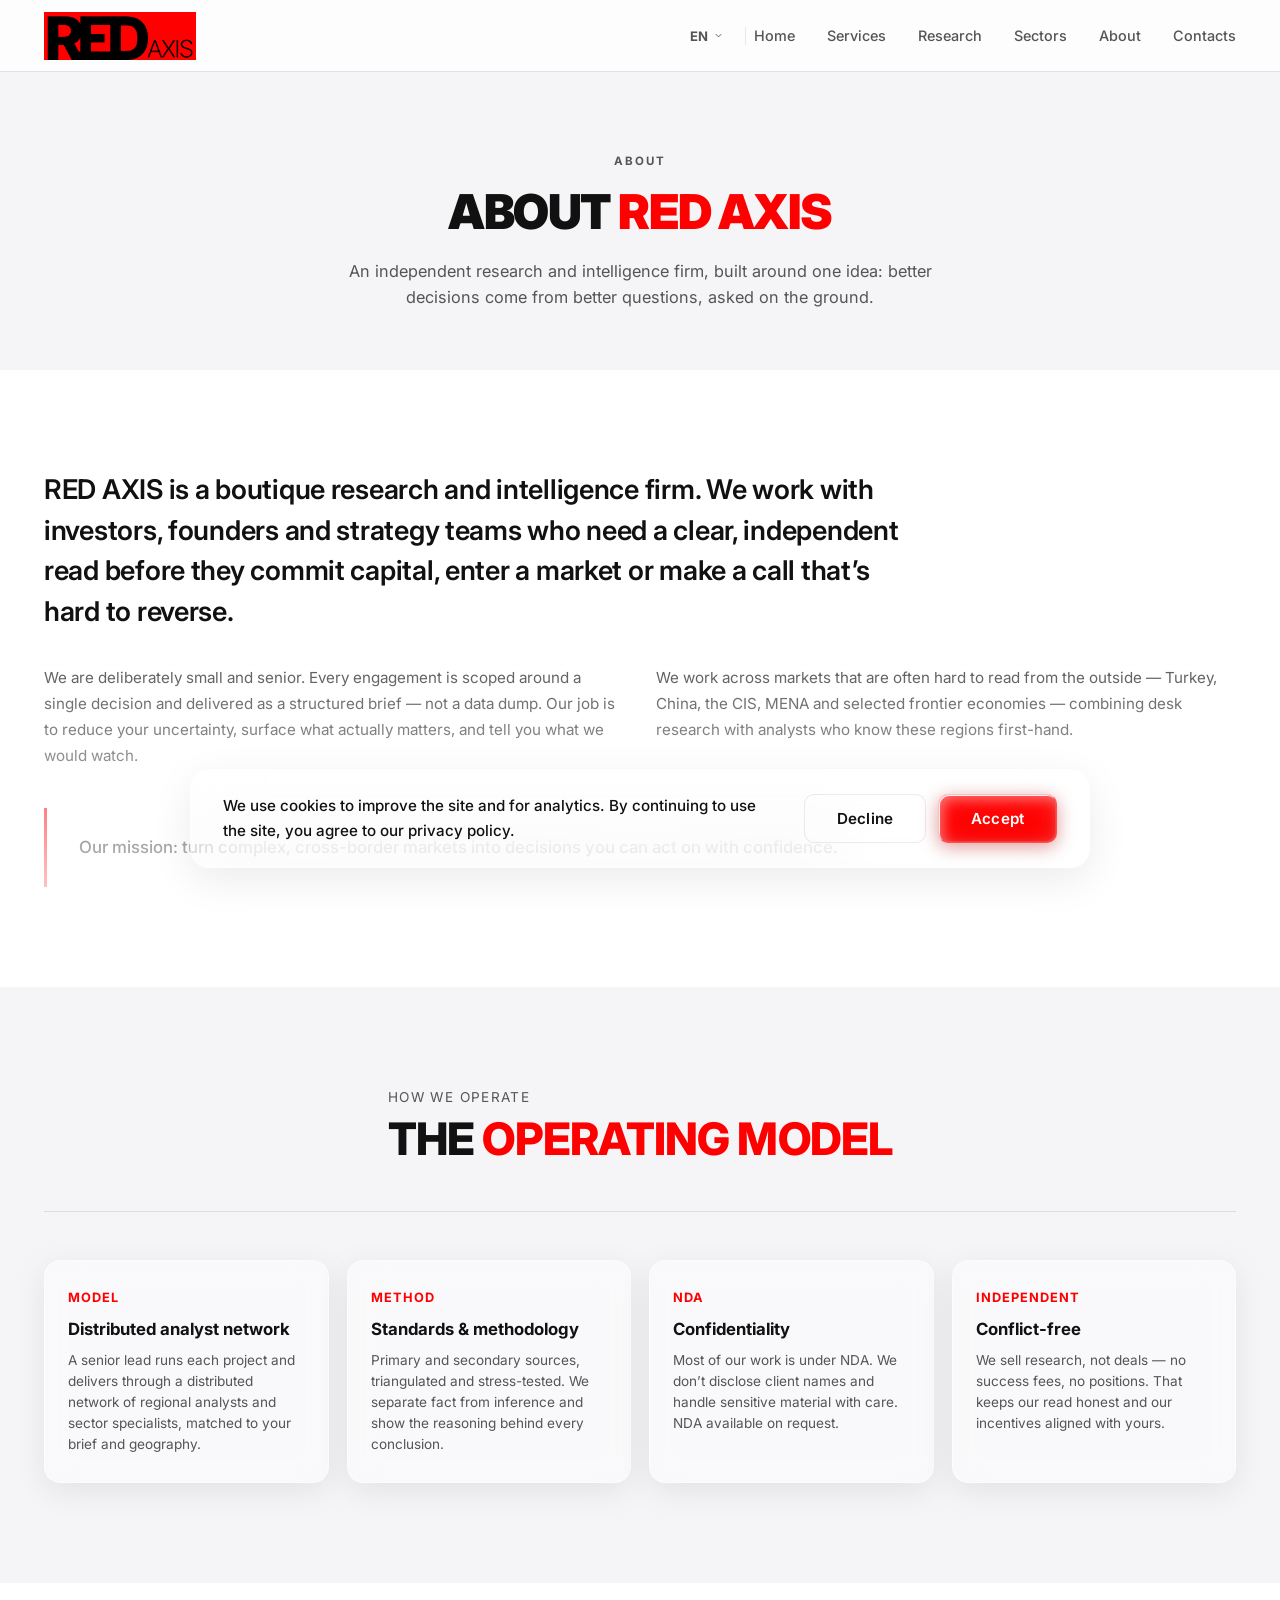
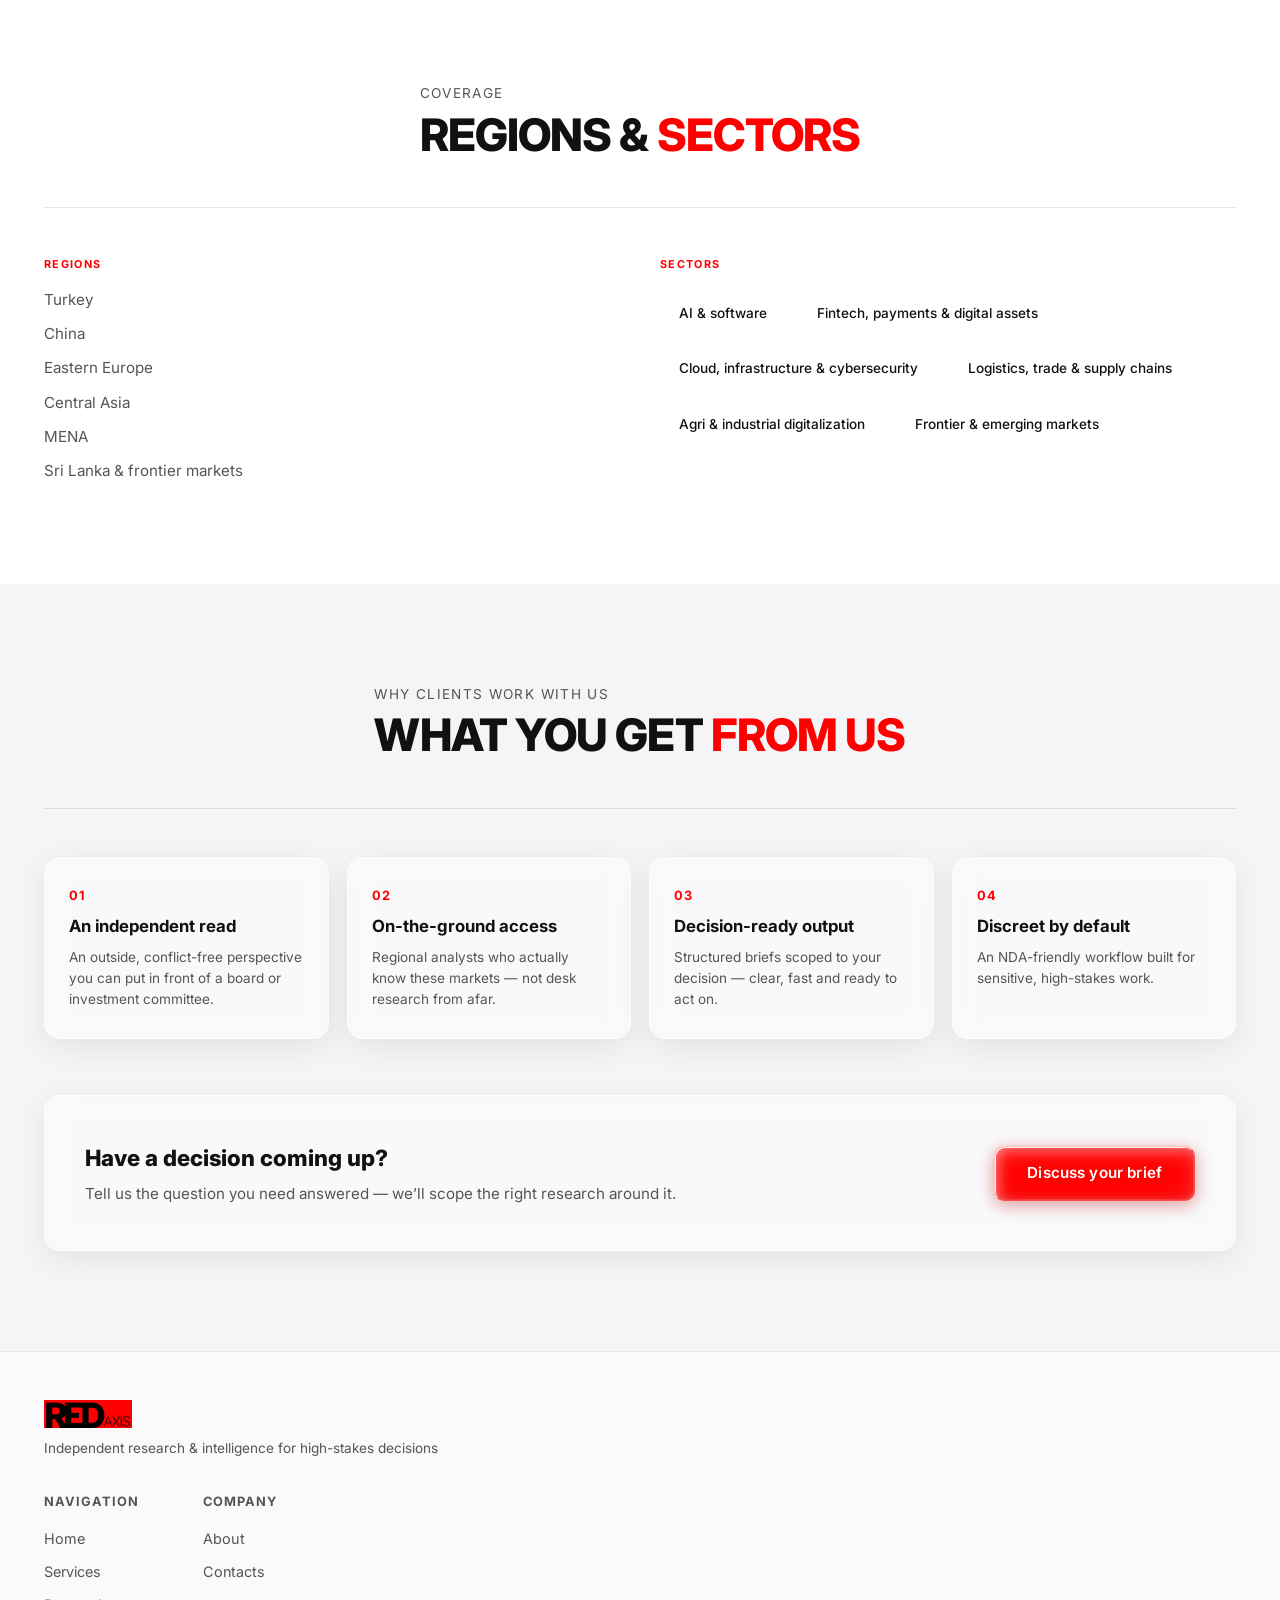
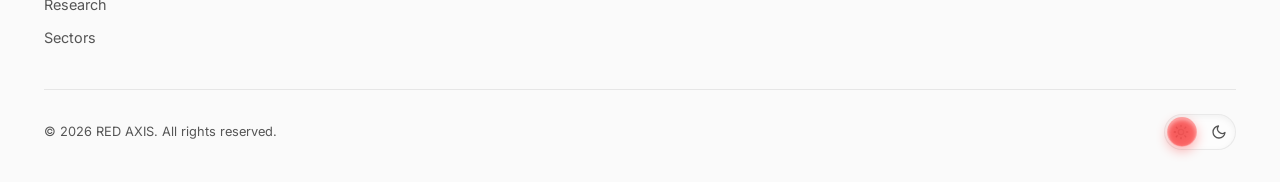
==== commit d038a1ff: "1.11.6" ====
--- a/about.html
+++ b/about.html
@@ -16,7 +16,7 @@
     <link rel="preconnect" href="https://fonts.googleapis.com">
     <link rel="preconnect" href="https://fonts.gstatic.com" crossorigin>
     <link href="https://fonts.googleapis.com/css2?family=Inter:wght@300;400;500;600;700;800;900&display=swap" rel="stylesheet">
-    <link rel="stylesheet" href="styles.css?v=75">
+    <link rel="stylesheet" href="styles.css?v=84">
 
     <script>
         (function(){
@@ -52,14 +52,14 @@
                         <svg viewBox="0 0 24 24" fill="none" stroke="currentColor" stroke-width="2"><path d="m6 9 6 6 6-6"/></svg>
                     </button>
                     <div class="lang-switch__drop" id="headerLangDropdown">
-                        <div class="lang-option" data-lang="ru">Русский</div>
-                        <div class="lang-option" data-lang="en">English</div>
-                        <div class="lang-option" data-lang="zh">中文</div>
-                        <div class="lang-option" data-lang="es">Español</div>
-                        <div class="lang-option" data-lang="de">Deutsch</div>
-                        <div class="lang-option" data-lang="it">Italiano</div>
-                        <div class="lang-option" data-lang="fr">Français</div>
-                        <div class="lang-option" data-lang="tr">Türkçe</div>
+                        <div class="lang-option" data-lang="ru"><span class="lang-option__name">Русский</span><span class="lang-option__flag"><svg viewBox="0 0 24 16"><rect width="24" height="16" fill="#fff"/><rect y="5.33" width="24" height="5.34" fill="#0039a6"/><rect y="10.67" width="24" height="5.33" fill="#d52b1e"/></svg></span></div>
+                        <div class="lang-option" data-lang="en"><span class="lang-option__name">English</span><span class="lang-option__flag"><svg viewBox="0 0 24 16"><rect width="24" height="16" fill="#012169"/><path d="M0 0L24 16M24 0L0 16" stroke="#fff" stroke-width="3.2"/><path d="M0 0L24 16M24 0L0 16" stroke="#c8102e" stroke-width="1.6"/><rect x="9.6" width="4.8" height="16" fill="#fff"/><rect y="5.6" width="24" height="4.8" fill="#fff"/><rect x="10.8" width="2.4" height="16" fill="#c8102e"/><rect y="6.8" width="24" height="2.4" fill="#c8102e"/></svg></span></div>
+                        <div class="lang-option" data-lang="zh"><span class="lang-option__name">中文</span><span class="lang-option__flag"><svg viewBox="0 0 24 16"><rect width="24" height="16" fill="#de2910"/><g fill="#ffde00"><path transform="translate(5 4.6) scale(3)" d="M0,-1 0.2245,-0.309 0.951,-0.309 0.3633,0.1181 0.588,0.809 0,0.382 -0.588,0.809 -0.3633,0.1181 -0.951,-0.309 -0.2245,-0.309Z"/><path transform="translate(10.5 1.6)" d="M0,-1 0.2245,-0.309 0.951,-0.309 0.3633,0.1181 0.588,0.809 0,0.382 -0.588,0.809 -0.3633,0.1181 -0.951,-0.309 -0.2245,-0.309Z"/><path transform="translate(12.5 3.6)" d="M0,-1 0.2245,-0.309 0.951,-0.309 0.3633,0.1181 0.588,0.809 0,0.382 -0.588,0.809 -0.3633,0.1181 -0.951,-0.309 -0.2245,-0.309Z"/><path transform="translate(12.5 6.2)" d="M0,-1 0.2245,-0.309 0.951,-0.309 0.3633,0.1181 0.588,0.809 0,0.382 -0.588,0.809 -0.3633,0.1181 -0.951,-0.309 -0.2245,-0.309Z"/><path transform="translate(10.5 8.2)" d="M0,-1 0.2245,-0.309 0.951,-0.309 0.3633,0.1181 0.588,0.809 0,0.382 -0.588,0.809 -0.3633,0.1181 -0.951,-0.309 -0.2245,-0.309Z"/></g></svg></span></div>
+                        <div class="lang-option" data-lang="es"><span class="lang-option__name">Español</span><span class="lang-option__flag"><svg viewBox="0 0 24 16"><rect width="24" height="16" fill="#aa151b"/><rect y="4" width="24" height="8" fill="#f1bf00"/></svg></span></div>
+                        <div class="lang-option" data-lang="de"><span class="lang-option__name">Deutsch</span><span class="lang-option__flag"><svg viewBox="0 0 24 16"><rect width="24" height="16" fill="#000"/><rect y="5.33" width="24" height="5.34" fill="#dd0000"/><rect y="10.67" width="24" height="5.33" fill="#ffce00"/></svg></span></div>
+                        <div class="lang-option" data-lang="it"><span class="lang-option__name">Italiano</span><span class="lang-option__flag"><svg viewBox="0 0 24 16"><rect width="24" height="16" fill="#fff"/><rect width="8" height="16" fill="#009246"/><rect x="16" width="8" height="16" fill="#ce2b37"/></svg></span></div>
+                        <div class="lang-option" data-lang="fr"><span class="lang-option__name">Français</span><span class="lang-option__flag"><svg viewBox="0 0 24 16"><rect width="24" height="16" fill="#fff"/><rect width="8" height="16" fill="#0055a4"/><rect x="16" width="8" height="16" fill="#ef4135"/></svg></span></div>
+                        <div class="lang-option" data-lang="tr"><span class="lang-option__name">Türkçe</span><span class="lang-option__flag"><svg viewBox="0 0 24 16"><rect width="24" height="16" fill="#e30a17"/><circle cx="9" cy="8" r="4.2" fill="#fff"/><circle cx="10.6" cy="8" r="3.4" fill="#e30a17"/><path fill="#fff" transform="translate(15.2 8) scale(2.1) rotate(20)" d="M0,-1 0.2245,-0.309 0.951,-0.309 0.3633,0.1181 0.588,0.809 0,0.382 -0.588,0.809 -0.3633,0.1181 -0.951,-0.309 -0.2245,-0.309Z"/></svg></span></div>
                     </div>
                 </div>
                 <div class="header__lang-divider"></div>
@@ -262,8 +262,8 @@
         </div>
     </div>
 
-    <script src="i18n.js?v=9"></script>
-    <script src="script.js?v=33"></script>
+    <script src="i18n.js?v=12"></script>
+    <script src="script.js?v=36"></script>
 
 </body>
 </html>
--- a/styles.css
+++ b/styles.css
@@ -68,7 +68,7 @@
 /* ===== UTILITY ===== */
 .text-accent{color:var(--accent)}
 .section__container{max-width:var(--max-w);margin:0 auto;padding:100px 24px}
-.section__title{font-size:clamp(1.8rem,4vw,2.8rem);font-weight:800;text-align:center;margin-bottom:16px;letter-spacing:-.02em;color:var(--text)}
+.section__title{font-size:clamp(1.8rem,4vw,2.8rem);font-weight:800;text-align:center;line-height:1.08;margin-bottom:16px;letter-spacing:-.02em;color:var(--text)}
 .section__subtitle{text-align:center;color:var(--text-dim);font-size:1.05rem;margin-bottom:48px;max-width:560px;margin-left:auto;margin-right:auto}
 
 /* ===== GLASS CARD ===== */
@@ -275,7 +275,7 @@
   text-transform: uppercase;
   letter-spacing: 0.1em;
   color: var(--text-dim);
-  margin-bottom: -6px;
+  margin-bottom: 6px;
 }
 .advantages .section__title {
   text-align: left;
@@ -570,7 +570,7 @@
 .contacts__form-note{font-size:.78rem;color:var(--text-dim);margin-top:14px;text-align:center;line-height:1.5}
 
 /* ===== SERVICES PAGE ===== */
-.page-header__eyebrow{display:block;font-size:.72rem;font-weight:700;letter-spacing:.18em;text-transform:uppercase;color:var(--accent);margin-bottom:14px}
+.page-header__eyebrow{display:block;font-size:.72rem;font-weight:700;letter-spacing:.18em;text-transform:uppercase;color:var(--text-dim);margin-bottom:14px}
 .page-header__sub{max-width:660px;margin:18px auto 0;font-size:1.02rem;line-height:1.6;color:var(--text-dim)}
 .services-cta-row{display:flex;justify-content:center;gap:14px;margin-top:28px;flex-wrap:wrap}
 .advantages .services-cta-row{justify-content:flex-start;margin-top:32px;display:grid;grid-template-columns:1fr 1fr;gap:14px;width:calc((100% - 20px) / 2)}
@@ -792,6 +792,26 @@
   border-color:var(--accent);
   box-shadow:0 12px 30px rgba(180,0,0,.16);
 }
+
+/* "Where we're strong" region cards: standard card + smooth red border (no glass) */
+.cov-sec--b .cov-card{
+  background:var(--glass-bg);
+  border:1px solid var(--glass-border);
+  backdrop-filter:blur(14px);-webkit-backdrop-filter:blur(14px);
+}
+.cov-sec--b .cov-card::before,.cov-sec--b .cov-card::after{display:none}
+.cov-sec--b .cov-card[data-animate].visible{
+  transition:opacity .7s ease,transform var(--transition),border-color .35s ease,box-shadow .35s ease;
+}
+.cov-sec--b .cov-card:hover{
+  border-color:var(--accent);
+  box-shadow:0 12px 30px rgba(180,0,0,.16);
+}
+.cov-sec--b .cov-card:hover .cov-card__title,
+.cov-sec--b .cov-card:hover .cov-card__list li{color:var(--text)}
+.cov-sec--b .cov-card:hover .cov-card__text{color:var(--text-dim)}
+.cov-sec--b .cov-card:hover .cov-card__label{color:var(--accent)}
+.cov-sec--b .cov-card:hover .cov-card__list li::before{background:var(--accent)}
 
 /* ===== CONTACTS ===== */
 .contacts{position:relative;padding:80px 24px;overflow:hidden;z-index:1;background:var(--bg-alt);transition:background-color 0.5s ease}
@@ -958,6 +978,7 @@
 
   /* Section headers: keep eyebrow + title aligned together on mobile */
   .advantages__header .advantages__header-inner{display:block;text-align:center}
+  .advantages .section__title{text-align:center}
 
   /* Research filter: rounded rectangle instead of giant pill when chips wrap */
   .rfilter{border-radius:20px}
@@ -1394,7 +1415,11 @@
   z-index: 200;
 }
 @media (max-width: 768px) {
-  .lang-switch__drop { right: 16px; width: 360px; max-width: calc(100vw - 32px); }
+  /* Full layout width on mobile, matching the header gutter */
+  .lang-switch__drop { left: 24px; right: 24px; width: auto; max-width: none; }
+}
+@media (max-width: 640px) {
+  .lang-switch__drop { left: 16px; right: 16px; }
 }
 .lang-switch.open .lang-switch__drop { opacity: 1; transform: translateY(0); pointer-events: all; }
 .lang-switch__drop .lang-option {
@@ -1404,14 +1429,47 @@
   border-radius: 10px;
   padding: 13px 16px;
   text-align: left;
+  display: flex;
+  align-items: center;
 }
 .lang-switch__drop .lang-option + .lang-option { border-top: none; }
 .lang-switch__drop .lang-option:hover { background: rgba(128,128,128,.18); color: var(--accent); }
+.lang-option__name { flex: 1 1 auto; min-width: 0; }
+/* Flag thumbnail pinned to the right edge of the option box */
+.lang-option__flag {
+  position: relative;
+  flex: 0 0 auto;
+  margin-left: 16px;
+  line-height: 0;
+}
+.lang-option__flag svg {
+  display: block;
+  width: 24px;
+  height: 16px;
+  border-radius: 3px;
+  box-shadow: inset 0 0 0 1px rgba(0,0,0,.16), 0 1px 2px rgba(0,0,0,.3);
+}
+[data-theme="dark"] .lang-option__flag svg {
+  box-shadow: inset 0 0 0 1px rgba(255,255,255,.18), 0 1px 2px rgba(0,0,0,.45);
+}
+/* Vertical divider tied to the left of the flag */
+.lang-option__flag::before {
+  content: '';
+  position: absolute;
+  left: -10px;
+  top: 50%;
+  transform: translateY(-50%);
+  width: 1px;
+  height: 18px;
+  background: var(--border-light);
+}
 
 .header__lang-divider {
-  width: 1px; height: 16px;
+  width: 1px; height: 18px;
   background: var(--border-light);
   flex-shrink: 0;
+  align-self: center;
+  margin: 0 8px 0 2px;
 }
 
 /* ===== DARK THEME OVERRIDES ===== */
@@ -1521,6 +1579,9 @@
 @media(max-width:640px){
   .coverage-map__wrap{height:60vw;min-height:280px}
   .coverage-map__countries{grid-template-columns:repeat(2,1fr);gap:20px}
+  /* map too small on mobile -> clustered marker labels overlap; keep dots, drop labels
+     (region names are listed in the columns below anyway) */
+  .map-marker__label{display:none}
 }
 [data-theme="dark"] .coverage-map__img{filter:invert(1) opacity(0.18)}
 
